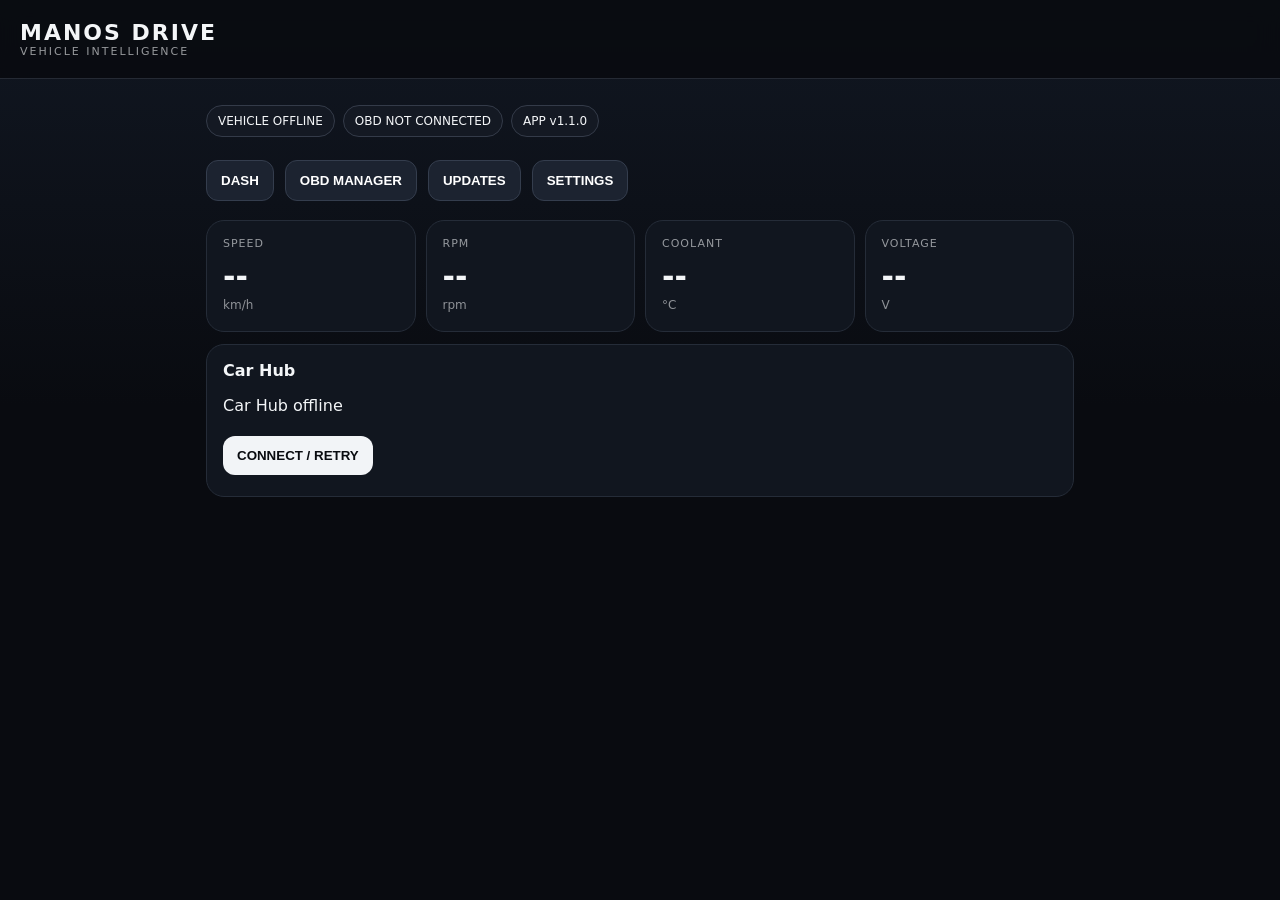
==== index.html @ 96a85831 "Publish MANOS DRIVE PWA" ====
<!doctype html>
<html lang="el">
<head>
<meta charset="utf-8">
<meta name="viewport" content="width=device-width,initial-scale=1,viewport-fit=cover">
<meta name="theme-color" content="#090b10">
<link rel="manifest" href="manifest.webmanifest">
<title>MANOS DRIVE</title>
<style>
:root{font-family:system-ui,-apple-system,Segoe UI,sans-serif;background:#090b10;color:#f4f6f8}
*{box-sizing:border-box}body{margin:0;background:linear-gradient(180deg,#111722,#090b10 45%);min-height:100vh}
header{padding:20px;position:sticky;top:0;background:#090b10dd;backdrop-filter:blur(12px);border-bottom:1px solid #252a34}
.brand{font-weight:900;letter-spacing:2px;font-size:22px}.sub{font-size:11px;opacity:.6;letter-spacing:2px}
main{padding:16px;max-width:900px;margin:auto}.status{display:flex;gap:8px;flex-wrap:wrap;margin:10px 0 18px}
.badge{padding:8px 11px;border:1px solid #343b49;border-radius:999px;font-size:12px;background:#141923}
.grid{display:grid;grid-template-columns:repeat(2,1fr);gap:10px}.card{background:#11161f;border:1px solid #252c38;border-radius:18px;padding:16px;min-height:112px}
.label{font-size:11px;opacity:.58;text-transform:uppercase;letter-spacing:1px}.value{font-size:30px;font-weight:800;margin-top:9px}.unit{font-size:12px;opacity:.55}
.panel{margin-top:12px;background:#11161f;border:1px solid #252c38;border-radius:18px;padding:16px}
button{background:#f2f4f7;color:#090b10;border:0;border-radius:12px;padding:12px 14px;font-weight:800;margin:5px 4px 5px 0}
button.secondary{background:#1c2330;color:#fff;border:1px solid #343d4d}
input{background:#090d13;color:#fff;border:1px solid #343d4d;border-radius:10px;padding:11px;width:100%;margin:6px 0}
pre{white-space:pre-wrap;font-size:12px;opacity:.72;max-height:180px;overflow:auto}
nav{display:flex;gap:7px;overflow:auto;margin:14px 0}.tab{white-space:nowrap}small{opacity:.6}
@media(min-width:700px){.grid{grid-template-columns:repeat(4,1fr)}}
</style>
</head>
<body>
<header><div class="brand">MANOS DRIVE</div><div class="sub">VEHICLE INTELLIGENCE</div></header>
<main>
<div class="status"><span class="badge" id="vehicle">VEHICLE OFFLINE</span><span class="badge" id="obd">OBD NOT CONNECTED</span><span class="badge">APP v1.1.0</span></div>
<nav>
<button class="secondary tab" onclick="show('dash')">DASH</button>
<button class="secondary tab" onclick="show('obdm')">OBD MANAGER</button>
<button class="secondary tab" onclick="show('update')">UPDATES</button>
<button class="secondary tab" onclick="show('settings')">SETTINGS</button>
</nav>
<section id="dash">
<div class="grid">
<div class="card"><div class="label">Speed</div><div class="value" id="speed">--</div><span class="unit">km/h</span></div>
<div class="card"><div class="label">RPM</div><div class="value" id="rpm">--</div><span class="unit">rpm</span></div>
<div class="card"><div class="label">Coolant</div><div class="value" id="coolant">--</div><span class="unit">°C</span></div>
<div class="card"><div class="label">Voltage</div><div class="value" id="voltage">--</div><span class="unit">V</span></div>
</div>
<div class="panel"><b>Car Hub</b><p id="hubmsg">Αναζήτηση MANOS CAR HUB…</p><button onclick="connectHub()">CONNECT / RETRY</button></div>
</section>
<section id="obdm" hidden>
<div class="panel"><b>OBD CONNECTION</b><p id="obdstate">Not connected</p>
<button onclick="scanOBD()">SCAN BLUETOOTH</button>
<button class="secondary" onclick="api('/api/obd/retry','POST')">RETRY</button>
<button class="secondary" onclick="api('/api/obd/disconnect','POST')">DISCONNECT</button>
<div id="devices"></div></div>
</section>
<section id="update" hidden>
<div class="panel"><b>Firmware Update</b><p>Η εγκατάσταση ξεκινά μόνο όταν την πατήσεις εσύ.</p>
<input id="fw" type="file" accept=".bin"><button onclick="uploadFirmware()">INSTALL FIRMWARE</button><p id="upmsg"></p>
</div></section>
<section id="settings" hidden><div class="panel"><b>Settings</b><label>Τιμή καυσίμου €/L</label><input id="fuelprice" type="number" step=".01"><button onclick="saveSettings()">SAVE LOCALLY</button></div></section>
<pre id="log"></pre>
</main>
<script>
const HUB='http://192.168.4.1',$=id=>document.getElementById(id);
function log(x){$('log').textContent=new Date().toLocaleTimeString()+' '+x+'\n'+$('log').textContent}
function show(id){['dash','obdm','update','settings'].forEach(x=>$(x).hidden=x!==id)}
function saveSettings(){localStorage.fuelprice=$('fuelprice').value;log('Settings saved')}
$('fuelprice').value=localStorage.fuelprice||'1.80';
async function api(path,method='GET',body){const r=await fetch(HUB+path,{method,body,cache:'no-store'});if(!r.ok)throw Error(r.status);const ct=r.headers.get('content-type')||'';return ct.includes('json')?r.json():r.text()}
async function connectHub(){try{const s=await api('/api/status');$('vehicle').textContent='VEHICLE CONNECTED';$('hubmsg').textContent='MANOS CAR HUB connected';render(s);log('Car Hub connected')}catch(e){$('vehicle').textContent='VEHICLE OFFLINE';$('hubmsg').textContent='Car Hub offline'}}
function render(s){if(!s)return;$('obd').textContent=s.obd_connected?'OBD CONNECTED':('OBD '+(s.obd_state||'NOT CONNECTED').toUpperCase());$('obdstate').textContent=s.obd_state||'Not connected';for(const k of ['speed','rpm','coolant','voltage'])if(s[k]!==undefined)$(k).textContent=s[k]}
async function scanOBD(){try{await api('/api/obd/scan','POST');log('Bluetooth scan started');setTimeout(loadDevices,11000)}catch(e){log('Bluetooth scan error')}}
async function loadDevices(){try{const ds=await api('/api/obd/devices');$('devices').innerHTML=ds.map(d=>`<p><button class="secondary" onclick="selectOBD('${(d.name||'').replaceAll("'","")}')">CONNECT</button> ${d.name||'Unknown'} <small>${d.address||''} RSSI ${d.rssi??''}</small></p>`).join('')}catch(e){log('Device list error')}}
async function selectOBD(name){const pin=prompt('OBD PIN (συνήθως 1234 ή 0000)','1234')||'1234';const body=new URLSearchParams({name,pin});try{await api('/api/obd/connect','POST',body);log('OBD connect requested')}catch(e){log('OBD connect error')}}
async function uploadFirmware(){const f=$('fw').files[0];if(!f){$('upmsg').textContent='Διάλεξε πρώτα .bin';return}const fd=new FormData();fd.append('firmware',f);$('upmsg').textContent='Uploading… Μην κόψεις το ρεύμα.';try{await api('/update','POST',fd);$('upmsg').textContent='Update sent. Το Car Hub θα κάνει restart.'}catch(e){$('upmsg').textContent='Update failed: '+e}}
setInterval(async()=>{try{render(await api('/api/status'))}catch(e){}},1500);
connectHub();if('serviceWorker'in navigator)navigator.serviceWorker.register('./sw.js');
</script>
</body></html>
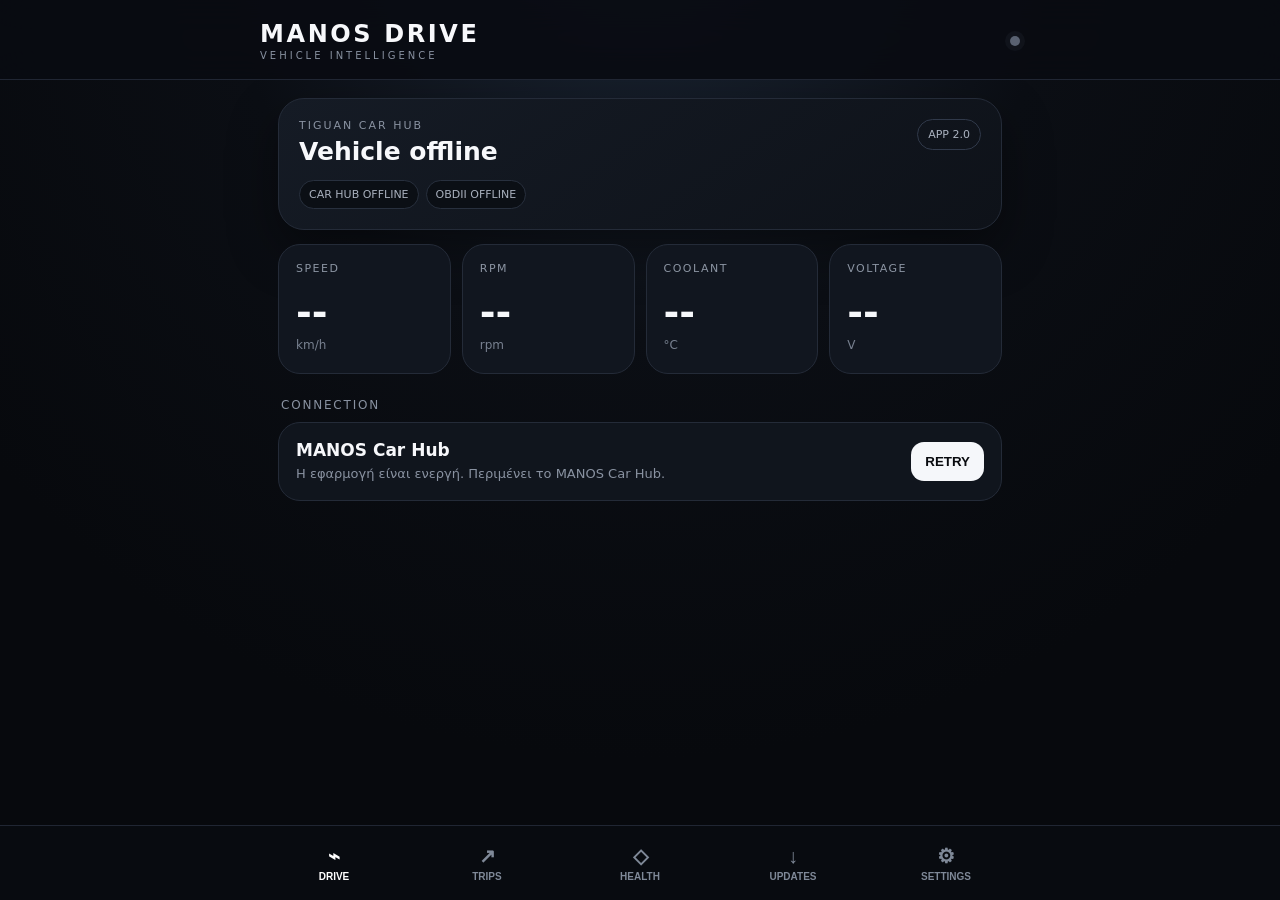
==== commit ccba4d75: "MANOS DRIVE 2.0 mobile dashboard" ====
--- a/index.html
+++ b/index.html
@@ -1,76 +1,39 @@
 <!doctype html>
 <html lang="el">
 <head>
-<meta charset="utf-8">
-<meta name="viewport" content="width=device-width,initial-scale=1,viewport-fit=cover">
-<meta name="theme-color" content="#090b10">
-<link rel="manifest" href="manifest.webmanifest">
+<meta charset="utf-8"><meta name="viewport" content="width=device-width,initial-scale=1,viewport-fit=cover">
+<meta name="theme-color" content="#07090d"><link rel="manifest" href="manifest.webmanifest">
+<meta name="apple-mobile-web-app-capable" content="yes"><meta name="apple-mobile-web-app-status-bar-style" content="black-translucent">
 <title>MANOS DRIVE</title>
 <style>
-:root{font-family:system-ui,-apple-system,Segoe UI,sans-serif;background:#090b10;color:#f4f6f8}
-*{box-sizing:border-box}body{margin:0;background:linear-gradient(180deg,#111722,#090b10 45%);min-height:100vh}
-header{padding:20px;position:sticky;top:0;background:#090b10dd;backdrop-filter:blur(12px);border-bottom:1px solid #252a34}
-.brand{font-weight:900;letter-spacing:2px;font-size:22px}.sub{font-size:11px;opacity:.6;letter-spacing:2px}
-main{padding:16px;max-width:900px;margin:auto}.status{display:flex;gap:8px;flex-wrap:wrap;margin:10px 0 18px}
-.badge{padding:8px 11px;border:1px solid #343b49;border-radius:999px;font-size:12px;background:#141923}
-.grid{display:grid;grid-template-columns:repeat(2,1fr);gap:10px}.card{background:#11161f;border:1px solid #252c38;border-radius:18px;padding:16px;min-height:112px}
-.label{font-size:11px;opacity:.58;text-transform:uppercase;letter-spacing:1px}.value{font-size:30px;font-weight:800;margin-top:9px}.unit{font-size:12px;opacity:.55}
-.panel{margin-top:12px;background:#11161f;border:1px solid #252c38;border-radius:18px;padding:16px}
-button{background:#f2f4f7;color:#090b10;border:0;border-radius:12px;padding:12px 14px;font-weight:800;margin:5px 4px 5px 0}
-button.secondary{background:#1c2330;color:#fff;border:1px solid #343d4d}
-input{background:#090d13;color:#fff;border:1px solid #343d4d;border-radius:10px;padding:11px;width:100%;margin:6px 0}
-pre{white-space:pre-wrap;font-size:12px;opacity:.72;max-height:180px;overflow:auto}
-nav{display:flex;gap:7px;overflow:auto;margin:14px 0}.tab{white-space:nowrap}small{opacity:.6}
-@media(min-width:700px){.grid{grid-template-columns:repeat(4,1fr)}}
-</style>
-</head>
+:root{font-family:Inter,system-ui,-apple-system,Segoe UI,sans-serif;color:#f7f8fb;background:#07090d}*{box-sizing:border-box}body{margin:0;min-height:100vh;background:radial-gradient(circle at 50% -10%,#1c2737 0,#0b0e14 36%,#07090d 72%);padding-bottom:100px}header{padding:calc(20px + env(safe-area-inset-top)) 20px 18px;border-bottom:1px solid #202633;background:#090c12e8;backdrop-filter:blur(18px);position:sticky;top:0;z-index:5}.top{max-width:760px;margin:auto;display:flex;align-items:center;justify-content:space-between}.brand{font-size:24px;font-weight:900;letter-spacing:2.6px}.sub{font-size:10px;letter-spacing:3px;color:#8992a1;margin-top:2px}.dot{width:10px;height:10px;border-radius:50%;background:#596171;box-shadow:0 0 0 5px #59617118}.dot.on{background:#63e6a5;box-shadow:0 0 18px #63e6a5}.wrap{max-width:760px;margin:auto;padding:18px}.hero{padding:20px;border:1px solid #242b38;border-radius:26px;background:linear-gradient(145deg,#151b25,#0e1219);box-shadow:0 20px 50px #0006}.heroRow{display:flex;justify-content:space-between;align-items:flex-start;gap:12px}.eyebrow{font-size:11px;letter-spacing:2px;color:#8992a1}.state{font-size:25px;font-weight:850;margin-top:5px}.pill{font-size:11px;border:1px solid #30394a;border-radius:999px;padding:8px 10px;color:#aab2bf;white-space:nowrap}.metrics{display:grid;grid-template-columns:1fr 1fr;gap:11px;margin-top:14px}.metric{min-height:130px;border-radius:22px;padding:17px;background:#11161f;border:1px solid #242b38}.metric .label{font-size:11px;letter-spacing:1.5px;color:#8c95a3}.metric .num{font-size:38px;font-weight:850;margin-top:15px}.unit{font-size:12px;color:#788190}.sectionTitle{font-size:12px;letter-spacing:1.8px;color:#8992a1;margin:24px 3px 10px}.panel{border:1px solid #242b38;border-radius:22px;background:#10151d;padding:17px;margin-bottom:12px}.row{display:flex;justify-content:space-between;align-items:center;gap:12px}.title{font-weight:800;font-size:17px}.muted{color:#8992a1;font-size:13px;margin-top:5px;line-height:1.4}.btn{border:0;border-radius:13px;padding:12px 14px;font-weight:850;background:#f5f7fa;color:#080a0e}.btn.dark{background:#1a202b;color:#f5f7fa;border:1px solid #303848}.statusline{display:flex;gap:7px;flex-wrap:wrap;margin-top:14px}.chip{font-size:11px;padding:7px 9px;border-radius:999px;background:#0b0f15;border:1px solid #28303e;color:#a8b0bd}.nav{position:fixed;z-index:10;bottom:0;left:0;right:0;padding:9px 12px calc(9px + env(safe-area-inset-bottom));background:#090c12ed;backdrop-filter:blur(20px);border-top:1px solid #202633}.navin{max-width:760px;margin:auto;display:grid;grid-template-columns:repeat(5,1fr);gap:5px}.nav button{border:0;background:transparent;color:#7f8998;padding:9px 2px;font-size:10px;font-weight:800}.nav button.active{color:#fff}.ico{font-size:20px;display:block;margin-bottom:3px}.page{display:none}.page.active{display:block}input{width:100%;background:#090d13;border:1px solid #303848;color:#fff;border-radius:12px;padding:12px;margin-top:9px}#log{font-size:11px;color:#7f8998;white-space:pre-wrap;max-height:130px;overflow:auto}.empty{text-align:center;padding:30px 10px;color:#8992a1}.bigIcon{font-size:34px;margin-bottom:8px}@media(min-width:650px){.metrics{grid-template-columns:repeat(4,1fr)}}
+</style></head>
 <body>
-<header><div class="brand">MANOS DRIVE</div><div class="sub">VEHICLE INTELLIGENCE</div></header>
-<main>
-<div class="status"><span class="badge" id="vehicle">VEHICLE OFFLINE</span><span class="badge" id="obd">OBD NOT CONNECTED</span><span class="badge">APP v1.1.0</span></div>
-<nav>
-<button class="secondary tab" onclick="show('dash')">DASH</button>
-<button class="secondary tab" onclick="show('obdm')">OBD MANAGER</button>
-<button class="secondary tab" onclick="show('update')">UPDATES</button>
-<button class="secondary tab" onclick="show('settings')">SETTINGS</button>
-</nav>
-<section id="dash">
-<div class="grid">
-<div class="card"><div class="label">Speed</div><div class="value" id="speed">--</div><span class="unit">km/h</span></div>
-<div class="card"><div class="label">RPM</div><div class="value" id="rpm">--</div><span class="unit">rpm</span></div>
-<div class="card"><div class="label">Coolant</div><div class="value" id="coolant">--</div><span class="unit">°C</span></div>
-<div class="card"><div class="label">Voltage</div><div class="value" id="voltage">--</div><span class="unit">V</span></div>
+<header><div class="top"><div><div class="brand">MANOS DRIVE</div><div class="sub">VEHICLE INTELLIGENCE</div></div><div id="dot" class="dot"></div></div></header>
+<div class="wrap">
+<section id="dash" class="page active">
+<div class="hero"><div class="heroRow"><div><div class="eyebrow">TIGUAN CAR HUB</div><div id="vehicleState" class="state">Vehicle offline</div></div><div id="fwBadge" class="pill">APP 2.0</div></div><div class="statusline"><span id="hubChip" class="chip">CAR HUB OFFLINE</span><span id="obdChip" class="chip">OBDII OFFLINE</span></div></div>
+<div class="metrics"><div class="metric"><div class="label">SPEED</div><div id="speed" class="num">--</div><span class="unit">km/h</span></div><div class="metric"><div class="label">RPM</div><div id="rpm" class="num">--</div><span class="unit">rpm</span></div><div class="metric"><div class="label">COOLANT</div><div id="coolant" class="num">--</div><span class="unit">°C</span></div><div class="metric"><div class="label">VOLTAGE</div><div id="voltage" class="num">--</div><span class="unit">V</span></div></div>
+<div class="sectionTitle">CONNECTION</div><div class="panel"><div class="row"><div><div class="title">MANOS Car Hub</div><div id="hubmsg" class="muted">Η εφαρμογή λειτουργεί offline. Το αυτοκίνητο θα συνδεθεί όταν είναι διαθέσιμο.</div></div><button class="btn" onclick="connectHub()">RETRY</button></div></div>
+</section>
+<section id="trips" class="page"><div class="sectionTitle">TRIPS</div><div class="panel empty"><div class="bigIcon">↗</div><div class="title">Δεν υπάρχουν διαδρομές ακόμα</div><div class="muted">Οι διαδρομές θα αποθηκεύονται εδώ όταν ενεργοποιήσουμε το trip logging στο Car Hub.</div></div></section>
+<section id="diag" class="page"><div class="sectionTitle">DIAGNOSTICS</div><div class="panel"><div class="title">Vehicle health</div><div class="muted">DTC / check-engine diagnostics θα προστεθούν στο επόμενο firmware API.</div></div><div class="panel"><div class="row"><div><div class="title">OBDII</div><div id="obdState" class="muted">Not connected</div></div><button class="btn dark" onclick="scanOBD()">SCAN</button></div><div id="devices"></div></div></section>
+<section id="updates" class="page"><div class="sectionTitle">UPDATES</div><div class="panel"><div class="title">Car Hub firmware</div><div id="updateInfo" class="muted">Σύνδεσε το MANOS-CAR για έλεγχο της έκδοσης.</div><input id="fw" type="file" accept=".bin"><button class="btn" style="margin-top:10px" onclick="uploadFirmware()">INSTALL UPDATE</button><div id="upmsg" class="muted"></div></div></section>
+<section id="settings" class="page"><div class="sectionTitle">SETTINGS</div><div class="panel"><div class="title">Offline settings</div><div class="muted">Αποθηκεύονται στο iPhone ακόμα και όταν το ESP32 είναι κλειστό.</div><label class="muted">Τιμή καυσίμου €/L</label><input id="fuelprice" type="number" step=".01"><button class="btn" style="margin-top:10px" onclick="saveSettings()">SAVE</button></div><div class="panel"><div class="title">Activity log</div><pre id="log"></pre></div></section>
 </div>
-<div class="panel"><b>Car Hub</b><p id="hubmsg">Αναζήτηση MANOS CAR HUB…</p><button onclick="connectHub()">CONNECT / RETRY</button></div>
-</section>
-<section id="obdm" hidden>
-<div class="panel"><b>OBD CONNECTION</b><p id="obdstate">Not connected</p>
-<button onclick="scanOBD()">SCAN BLUETOOTH</button>
-<button class="secondary" onclick="api('/api/obd/retry','POST')">RETRY</button>
-<button class="secondary" onclick="api('/api/obd/disconnect','POST')">DISCONNECT</button>
-<div id="devices"></div></div>
-</section>
-<section id="update" hidden>
-<div class="panel"><b>Firmware Update</b><p>Η εγκατάσταση ξεκινά μόνο όταν την πατήσεις εσύ.</p>
-<input id="fw" type="file" accept=".bin"><button onclick="uploadFirmware()">INSTALL FIRMWARE</button><p id="upmsg"></p>
-</div></section>
-<section id="settings" hidden><div class="panel"><b>Settings</b><label>Τιμή καυσίμου €/L</label><input id="fuelprice" type="number" step=".01"><button onclick="saveSettings()">SAVE LOCALLY</button></div></section>
-<pre id="log"></pre>
-</main>
+<div class="nav"><div class="navin"><button class="active" onclick="go('dash',this)"><span class="ico">⌁</span>DRIVE</button><button onclick="go('trips',this)"><span class="ico">↗</span>TRIPS</button><button onclick="go('diag',this)"><span class="ico">◇</span>HEALTH</button><button onclick="go('updates',this)"><span class="ico">↓</span>UPDATES</button><button onclick="go('settings',this)"><span class="ico">⚙</span>SETTINGS</button></div></div>
 <script>
-const HUB='http://192.168.4.1',$=id=>document.getElementById(id);
-function log(x){$('log').textContent=new Date().toLocaleTimeString()+' '+x+'\n'+$('log').textContent}
-function show(id){['dash','obdm','update','settings'].forEach(x=>$(x).hidden=x!==id)}
-function saveSettings(){localStorage.fuelprice=$('fuelprice').value;log('Settings saved')}
+const HUB='http://192.168.4.1',$=id=>document.getElementById(id);let online=false;
+function go(id,b){document.querySelectorAll('.page').forEach(x=>x.classList.remove('active'));$(id).classList.add('active');document.querySelectorAll('.nav button').forEach(x=>x.classList.remove('active'));b.classList.add('active')}
+function log(x){$('log').textContent=new Date().toLocaleTimeString()+'  '+x+'\n'+$('log').textContent}
 $('fuelprice').value=localStorage.fuelprice||'1.80';
+function saveSettings(){localStorage.fuelprice=$('fuelprice').value;log('Offline settings saved')}
 async function api(path,method='GET',body){const r=await fetch(HUB+path,{method,body,cache:'no-store'});if(!r.ok)throw Error(r.status);const ct=r.headers.get('content-type')||'';return ct.includes('json')?r.json():r.text()}
-async function connectHub(){try{const s=await api('/api/status');$('vehicle').textContent='VEHICLE CONNECTED';$('hubmsg').textContent='MANOS CAR HUB connected';render(s);log('Car Hub connected')}catch(e){$('vehicle').textContent='VEHICLE OFFLINE';$('hubmsg').textContent='Car Hub offline'}}
-function render(s){if(!s)return;$('obd').textContent=s.obd_connected?'OBD CONNECTED':('OBD '+(s.obd_state||'NOT CONNECTED').toUpperCase());$('obdstate').textContent=s.obd_state||'Not connected';for(const k of ['speed','rpm','coolant','voltage'])if(s[k]!==undefined)$(k).textContent=s[k]}
-async function scanOBD(){try{await api('/api/obd/scan','POST');log('Bluetooth scan started');setTimeout(loadDevices,11000)}catch(e){log('Bluetooth scan error')}}
-async function loadDevices(){try{const ds=await api('/api/obd/devices');$('devices').innerHTML=ds.map(d=>`<p><button class="secondary" onclick="selectOBD('${(d.name||'').replaceAll("'","")}')">CONNECT</button> ${d.name||'Unknown'} <small>${d.address||''} RSSI ${d.rssi??''}</small></p>`).join('')}catch(e){log('Device list error')}}
-async function selectOBD(name){const pin=prompt('OBD PIN (συνήθως 1234 ή 0000)','1234')||'1234';const body=new URLSearchParams({name,pin});try{await api('/api/obd/connect','POST',body);log('OBD connect requested')}catch(e){log('OBD connect error')}}
-async function uploadFirmware(){const f=$('fw').files[0];if(!f){$('upmsg').textContent='Διάλεξε πρώτα .bin';return}const fd=new FormData();fd.append('firmware',f);$('upmsg').textContent='Uploading… Μην κόψεις το ρεύμα.';try{await api('/update','POST',fd);$('upmsg').textContent='Update sent. Το Car Hub θα κάνει restart.'}catch(e){$('upmsg').textContent='Update failed: '+e}}
-setInterval(async()=>{try{render(await api('/api/status'))}catch(e){}},1500);
-connectHub();if('serviceWorker'in navigator)navigator.serviceWorker.register('./sw.js');
-</script>
-</body></html>+function setOffline(){online=false;$('dot').classList.remove('on');$('vehicleState').textContent='Vehicle offline';$('hubChip').textContent='CAR HUB OFFLINE';$('obdChip').textContent='OBDII OFFLINE';$('hubmsg').textContent='Η εφαρμογή είναι ενεργή. Περιμένει το MANOS Car Hub.';['speed','rpm','coolant','voltage'].forEach(k=>$(k).textContent='--')}
+function render(s){online=true;$('dot').classList.add('on');$('vehicleState').textContent='Vehicle connected';$('hubChip').textContent='CAR HUB ONLINE';$('obdChip').textContent=s.obd_connected?'OBDII CONNECTED':'OBDII '+(s.obd_state||'OFFLINE');$('obdState').textContent=s.obd_state||'Not connected';$('hubmsg').textContent='MANOS Car Hub '+s.version+' connected';$('updateInfo').textContent='Current Car Hub firmware: '+s.version;for(const k of ['speed','rpm','coolant','voltage'])if(s[k]!==undefined)$(k).textContent=s[k]}
+async function connectHub(){try{render(await api('/api/status'));log('Car Hub connected')}catch(e){setOffline()}}
+async function scanOBD(){try{await api('/api/obd/scan','POST');$('obdState').textContent='Scanning Bluetooth…';setTimeout(loadDevices,11000)}catch(e){$('obdState').textContent='Car Hub offline'}}
+async function loadDevices(){try{const ds=await api('/api/obd/devices');$('devices').innerHTML=ds.map(d=>'<div class="panel"><b>'+(d.name||'Unknown')+'</b><div class="muted">'+(d.address||'')+' · RSSI '+(d.rssi??'')+'</div></div>').join('')||'<div class="muted">No Bluetooth devices found.</div>'}catch(e){}}
+async function uploadFirmware(){const f=$('fw').files[0];if(!f){$('upmsg').textContent='Διάλεξε πρώτα το .bin firmware.';return}const fd=new FormData();fd.append('firmware',f);$('upmsg').textContent='Uploading… Μην κόψεις το ρεύμα.';try{await api('/update','POST',fd);$('upmsg').textContent='Update sent. Το Car Hub κάνει restart.'}catch(e){$('upmsg').textContent='Δεν υπάρχει σύνδεση με το Car Hub.'}}
+setInterval(connectHub,3000);connectHub();if('serviceWorker'in navigator)navigator.serviceWorker.register('./sw.js');
+</script></body></html>
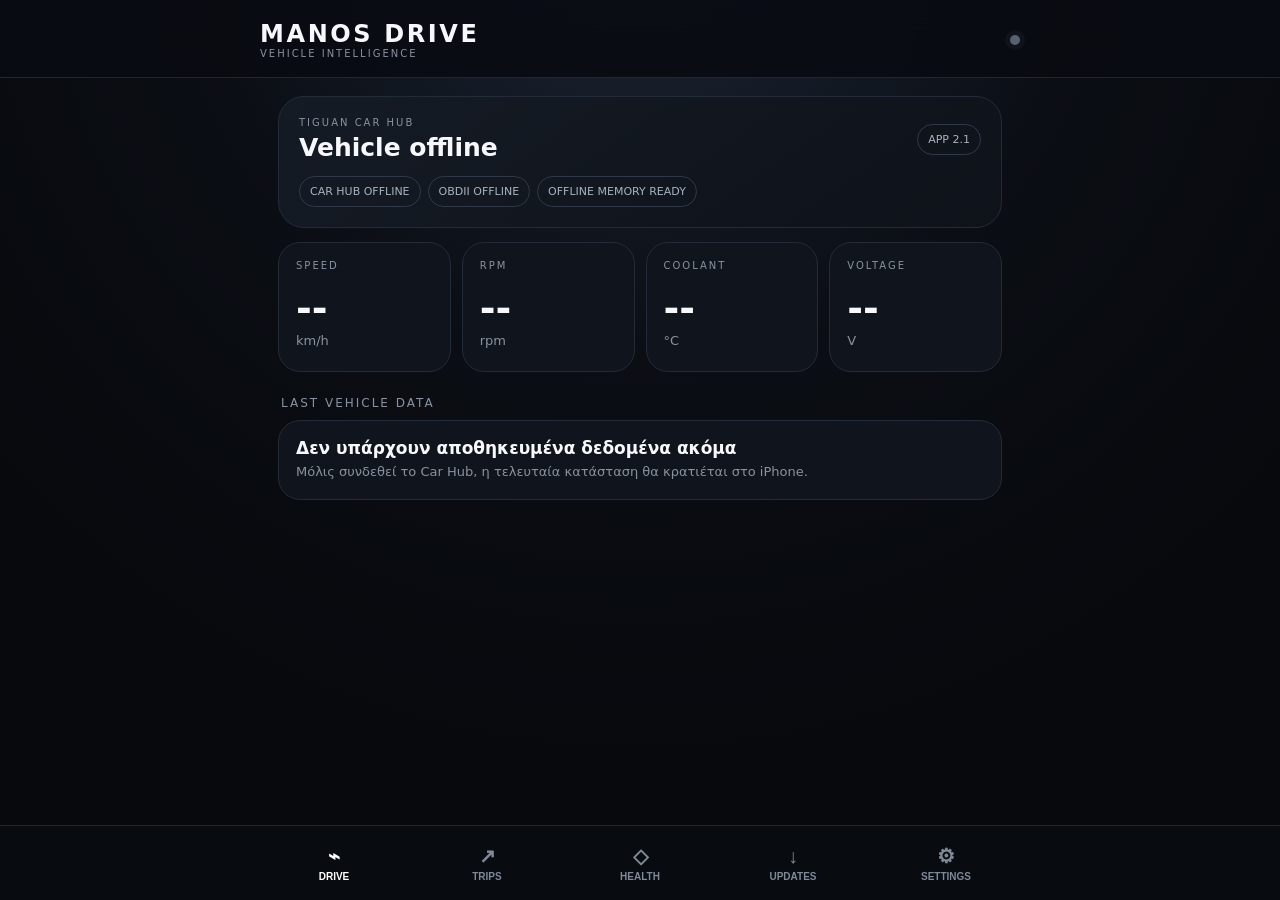
==== commit eb4fb392: "Add MANOS DRIVE offline memory and sync queue" ====
--- a/index.html
+++ b/index.html
@@ -1,39 +1,27 @@
-<!doctype html>
-<html lang="el">
-<head>
-<meta charset="utf-8"><meta name="viewport" content="width=device-width,initial-scale=1,viewport-fit=cover">
-<meta name="theme-color" content="#07090d"><link rel="manifest" href="manifest.webmanifest">
-<meta name="apple-mobile-web-app-capable" content="yes"><meta name="apple-mobile-web-app-status-bar-style" content="black-translucent">
-<title>MANOS DRIVE</title>
-<style>
-:root{font-family:Inter,system-ui,-apple-system,Segoe UI,sans-serif;color:#f7f8fb;background:#07090d}*{box-sizing:border-box}body{margin:0;min-height:100vh;background:radial-gradient(circle at 50% -10%,#1c2737 0,#0b0e14 36%,#07090d 72%);padding-bottom:100px}header{padding:calc(20px + env(safe-area-inset-top)) 20px 18px;border-bottom:1px solid #202633;background:#090c12e8;backdrop-filter:blur(18px);position:sticky;top:0;z-index:5}.top{max-width:760px;margin:auto;display:flex;align-items:center;justify-content:space-between}.brand{font-size:24px;font-weight:900;letter-spacing:2.6px}.sub{font-size:10px;letter-spacing:3px;color:#8992a1;margin-top:2px}.dot{width:10px;height:10px;border-radius:50%;background:#596171;box-shadow:0 0 0 5px #59617118}.dot.on{background:#63e6a5;box-shadow:0 0 18px #63e6a5}.wrap{max-width:760px;margin:auto;padding:18px}.hero{padding:20px;border:1px solid #242b38;border-radius:26px;background:linear-gradient(145deg,#151b25,#0e1219);box-shadow:0 20px 50px #0006}.heroRow{display:flex;justify-content:space-between;align-items:flex-start;gap:12px}.eyebrow{font-size:11px;letter-spacing:2px;color:#8992a1}.state{font-size:25px;font-weight:850;margin-top:5px}.pill{font-size:11px;border:1px solid #30394a;border-radius:999px;padding:8px 10px;color:#aab2bf;white-space:nowrap}.metrics{display:grid;grid-template-columns:1fr 1fr;gap:11px;margin-top:14px}.metric{min-height:130px;border-radius:22px;padding:17px;background:#11161f;border:1px solid #242b38}.metric .label{font-size:11px;letter-spacing:1.5px;color:#8c95a3}.metric .num{font-size:38px;font-weight:850;margin-top:15px}.unit{font-size:12px;color:#788190}.sectionTitle{font-size:12px;letter-spacing:1.8px;color:#8992a1;margin:24px 3px 10px}.panel{border:1px solid #242b38;border-radius:22px;background:#10151d;padding:17px;margin-bottom:12px}.row{display:flex;justify-content:space-between;align-items:center;gap:12px}.title{font-weight:800;font-size:17px}.muted{color:#8992a1;font-size:13px;margin-top:5px;line-height:1.4}.btn{border:0;border-radius:13px;padding:12px 14px;font-weight:850;background:#f5f7fa;color:#080a0e}.btn.dark{background:#1a202b;color:#f5f7fa;border:1px solid #303848}.statusline{display:flex;gap:7px;flex-wrap:wrap;margin-top:14px}.chip{font-size:11px;padding:7px 9px;border-radius:999px;background:#0b0f15;border:1px solid #28303e;color:#a8b0bd}.nav{position:fixed;z-index:10;bottom:0;left:0;right:0;padding:9px 12px calc(9px + env(safe-area-inset-bottom));background:#090c12ed;backdrop-filter:blur(20px);border-top:1px solid #202633}.navin{max-width:760px;margin:auto;display:grid;grid-template-columns:repeat(5,1fr);gap:5px}.nav button{border:0;background:transparent;color:#7f8998;padding:9px 2px;font-size:10px;font-weight:800}.nav button.active{color:#fff}.ico{font-size:20px;display:block;margin-bottom:3px}.page{display:none}.page.active{display:block}input{width:100%;background:#090d13;border:1px solid #303848;color:#fff;border-radius:12px;padding:12px;margin-top:9px}#log{font-size:11px;color:#7f8998;white-space:pre-wrap;max-height:130px;overflow:auto}.empty{text-align:center;padding:30px 10px;color:#8992a1}.bigIcon{font-size:34px;margin-bottom:8px}@media(min-width:650px){.metrics{grid-template-columns:repeat(4,1fr)}}
-</style></head>
-<body>
-<header><div class="top"><div><div class="brand">MANOS DRIVE</div><div class="sub">VEHICLE INTELLIGENCE</div></div><div id="dot" class="dot"></div></div></header>
-<div class="wrap">
-<section id="dash" class="page active">
-<div class="hero"><div class="heroRow"><div><div class="eyebrow">TIGUAN CAR HUB</div><div id="vehicleState" class="state">Vehicle offline</div></div><div id="fwBadge" class="pill">APP 2.0</div></div><div class="statusline"><span id="hubChip" class="chip">CAR HUB OFFLINE</span><span id="obdChip" class="chip">OBDII OFFLINE</span></div></div>
-<div class="metrics"><div class="metric"><div class="label">SPEED</div><div id="speed" class="num">--</div><span class="unit">km/h</span></div><div class="metric"><div class="label">RPM</div><div id="rpm" class="num">--</div><span class="unit">rpm</span></div><div class="metric"><div class="label">COOLANT</div><div id="coolant" class="num">--</div><span class="unit">°C</span></div><div class="metric"><div class="label">VOLTAGE</div><div id="voltage" class="num">--</div><span class="unit">V</span></div></div>
-<div class="sectionTitle">CONNECTION</div><div class="panel"><div class="row"><div><div class="title">MANOS Car Hub</div><div id="hubmsg" class="muted">Η εφαρμογή λειτουργεί offline. Το αυτοκίνητο θα συνδεθεί όταν είναι διαθέσιμο.</div></div><button class="btn" onclick="connectHub()">RETRY</button></div></div>
-</section>
-<section id="trips" class="page"><div class="sectionTitle">TRIPS</div><div class="panel empty"><div class="bigIcon">↗</div><div class="title">Δεν υπάρχουν διαδρομές ακόμα</div><div class="muted">Οι διαδρομές θα αποθηκεύονται εδώ όταν ενεργοποιήσουμε το trip logging στο Car Hub.</div></div></section>
-<section id="diag" class="page"><div class="sectionTitle">DIAGNOSTICS</div><div class="panel"><div class="title">Vehicle health</div><div class="muted">DTC / check-engine diagnostics θα προστεθούν στο επόμενο firmware API.</div></div><div class="panel"><div class="row"><div><div class="title">OBDII</div><div id="obdState" class="muted">Not connected</div></div><button class="btn dark" onclick="scanOBD()">SCAN</button></div><div id="devices"></div></div></section>
-<section id="updates" class="page"><div class="sectionTitle">UPDATES</div><div class="panel"><div class="title">Car Hub firmware</div><div id="updateInfo" class="muted">Σύνδεσε το MANOS-CAR για έλεγχο της έκδοσης.</div><input id="fw" type="file" accept=".bin"><button class="btn" style="margin-top:10px" onclick="uploadFirmware()">INSTALL UPDATE</button><div id="upmsg" class="muted"></div></div></section>
-<section id="settings" class="page"><div class="sectionTitle">SETTINGS</div><div class="panel"><div class="title">Offline settings</div><div class="muted">Αποθηκεύονται στο iPhone ακόμα και όταν το ESP32 είναι κλειστό.</div><label class="muted">Τιμή καυσίμου €/L</label><input id="fuelprice" type="number" step=".01"><button class="btn" style="margin-top:10px" onclick="saveSettings()">SAVE</button></div><div class="panel"><div class="title">Activity log</div><pre id="log"></pre></div></section>
-</div>
-<div class="nav"><div class="navin"><button class="active" onclick="go('dash',this)"><span class="ico">⌁</span>DRIVE</button><button onclick="go('trips',this)"><span class="ico">↗</span>TRIPS</button><button onclick="go('diag',this)"><span class="ico">◇</span>HEALTH</button><button onclick="go('updates',this)"><span class="ico">↓</span>UPDATES</button><button onclick="go('settings',this)"><span class="ico">⚙</span>SETTINGS</button></div></div>
-<script>
-const HUB='http://192.168.4.1',$=id=>document.getElementById(id);let online=false;
+<!doctype html><html lang="el"><head><meta charset="utf-8"><meta name="viewport" content="width=device-width,initial-scale=1,viewport-fit=cover"><meta name="theme-color" content="#07090d"><link rel="manifest" href="manifest.webmanifest"><meta name="apple-mobile-web-app-capable" content="yes"><meta name="apple-mobile-web-app-status-bar-style" content="black-translucent"><title>MANOS DRIVE</title><style>
+:root{font-family:system-ui,-apple-system,sans-serif;color:#f7f8fb;background:#07090d}*{box-sizing:border-box}body{margin:0;min-height:100vh;background:radial-gradient(circle at 50% -10%,#1c2737,#0b0e14 38%,#07090d 72%);padding-bottom:100px}header{padding:calc(20px + env(safe-area-inset-top)) 20px 18px;border-bottom:1px solid #202633;background:#090c12e8;backdrop-filter:blur(18px);position:sticky;top:0;z-index:5}.top,.wrap,.navin{max-width:760px;margin:auto}.top{display:flex;align-items:center;justify-content:space-between}.brand{font-size:24px;font-weight:900;letter-spacing:2.6px}.sub,.label,.sectionTitle{font-size:10px;letter-spacing:2px;color:#8992a1}.dot{width:10px;height:10px;border-radius:50%;background:#596171;box-shadow:0 0 0 5px #59617118}.dot.on{background:#63e6a5;box-shadow:0 0 18px #63e6a5}.wrap{padding:18px}.hero,.panel,.metric{border:1px solid #242b38;background:#10151d}.hero{padding:20px;border-radius:26px;background:linear-gradient(145deg,#151b25,#0e1219)}.heroRow,.row{display:flex;justify-content:space-between;align-items:center;gap:12px}.state{font-size:25px;font-weight:850;margin-top:5px}.pill,.chip{font-size:11px;border:1px solid #30394a;border-radius:999px;padding:8px 10px;color:#aab2bf}.statusline{display:flex;gap:7px;flex-wrap:wrap;margin-top:14px}.metrics{display:grid;grid-template-columns:1fr 1fr;gap:11px;margin-top:14px}.metric{min-height:130px;border-radius:22px;padding:17px}.num{font-size:38px;font-weight:850;margin-top:15px}.unit,.muted{color:#8992a1;font-size:13px}.sectionTitle{font-size:12px;margin:24px 3px 10px}.panel{border-radius:22px;padding:17px;margin-bottom:12px}.title{font-weight:800;font-size:17px}.muted{margin-top:5px;line-height:1.45}.btn{border:0;border-radius:13px;padding:12px 14px;font-weight:850;background:#f5f7fa;color:#080a0e}.btn.dark{background:#1a202b;color:#fff;border:1px solid #303848}input{width:100%;background:#090d13;border:1px solid #303848;color:#fff;border-radius:12px;padding:12px;margin-top:9px}.nav{position:fixed;z-index:10;bottom:0;left:0;right:0;padding:9px 12px calc(9px + env(safe-area-inset-bottom));background:#090c12ed;backdrop-filter:blur(20px);border-top:1px solid #202633}.navin{display:grid;grid-template-columns:repeat(5,1fr);gap:5px}.nav button{border:0;background:transparent;color:#7f8998;padding:9px 2px;font-size:10px;font-weight:800}.nav button.active{color:#fff}.ico{font-size:20px;display:block;margin-bottom:3px}.page{display:none}.page.active{display:block}.empty{text-align:center;padding:30px 10px}.sync{color:#63e6a5}.trip{padding:13px 0;border-bottom:1px solid #252c38}.trip:last-child{border:0}#log{font-size:11px;color:#7f8998;white-space:pre-wrap;max-height:130px;overflow:auto}@media(min-width:650px){.metrics{grid-template-columns:repeat(4,1fr)}}
+</style></head><body><header><div class="top"><div><div class="brand">MANOS DRIVE</div><div class="sub">VEHICLE INTELLIGENCE</div></div><div id="dot" class="dot"></div></div></header><div class="wrap">
+<section id="dash" class="page active"><div class="hero"><div class="heroRow"><div><div class="label">TIGUAN CAR HUB</div><div id="vehicleState" class="state">Vehicle offline</div></div><div class="pill">APP 2.1</div></div><div class="statusline"><span id="hubChip" class="chip">CAR HUB OFFLINE</span><span id="obdChip" class="chip">OBDII OFFLINE</span><span id="syncChip" class="chip">OFFLINE MEMORY READY</span></div></div><div class="metrics"><div class="metric"><div class="label">SPEED</div><div id="speed" class="num">--</div><span class="unit">km/h</span></div><div class="metric"><div class="label">RPM</div><div id="rpm" class="num">--</div><span class="unit">rpm</span></div><div class="metric"><div class="label">COOLANT</div><div id="coolant" class="num">--</div><span class="unit">°C</span></div><div class="metric"><div class="label">VOLTAGE</div><div id="voltage" class="num">--</div><span class="unit">V</span></div></div><div class="sectionTitle">LAST VEHICLE DATA</div><div class="panel"><div id="lastSeen" class="title">Δεν υπάρχουν αποθηκευμένα δεδομένα ακόμα</div><div id="lastData" class="muted">Μόλις συνδεθεί το Car Hub, η τελευταία κατάσταση θα κρατιέται στο iPhone.</div></div></section>
+<section id="trips" class="page"><div class="sectionTitle">TRIPS · OFFLINE HISTORY</div><div id="tripList" class="panel empty"><div class="title">Δεν υπάρχουν διαδρομές ακόμα</div><div class="muted">Το ιστορικό είναι έτοιμο τοπικά. Η πραγματική έναρξη/λήξη trip θα έρθει με το επόμενο firmware API.</div></div></section>
+<section id="diag" class="page"><div class="sectionTitle">HEALTH</div><div class="panel"><div class="title">OBDII</div><div id="obdState" class="muted">Not connected</div><button class="btn dark" style="margin-top:10px" onclick="scanOBD()">SCAN BLUETOOTH</button><div id="devices"></div></div></section>
+<section id="updates" class="page"><div class="sectionTitle">UPDATES</div><div class="panel"><div class="title">Car Hub firmware</div><div id="updateInfo" class="muted">Σύνδεσε το MANOS-CAR για έλεγχο έκδοσης.</div><input id="fw" type="file" accept=".bin"><button class="btn" style="margin-top:10px" onclick="uploadFirmware()">INSTALL UPDATE</button><div id="upmsg" class="muted"></div></div></section>
+<section id="settings" class="page"><div class="sectionTitle">OFFLINE SETTINGS</div><div class="panel"><div class="title">Ρυθμίσεις εφαρμογής</div><div class="muted">Αποθηκεύονται αμέσως στο iPhone. Οι ρυθμίσεις που αφορούν το Car Hub μπαίνουν σε ουρά συγχρονισμού όταν το ESP32 είναι offline.</div><label class="muted">Τιμή καυσίμου €/L</label><input id="fuelprice" type="number" step=".01"><label class="muted">Προειδοποίηση θερμοκρασίας °C</label><input id="tempAlert" type="number" step="1"><label class="muted">Προειδοποίηση χαμηλής τάσης V</label><input id="voltAlert" type="number" step=".1"><button class="btn" style="margin-top:10px" onclick="saveSettings()">SAVE OFFLINE</button><div id="pending" class="muted"></div></div><div class="panel"><div class="title">Activity log</div><pre id="log"></pre></div></section></div>
+<div class="nav"><div class="navin"><button class="active" onclick="go('dash',this)"><span class="ico">⌁</span>DRIVE</button><button onclick="go('trips',this)"><span class="ico">↗</span>TRIPS</button><button onclick="go('diag',this)"><span class="ico">◇</span>HEALTH</button><button onclick="go('updates',this)"><span class="ico">↓</span>UPDATES</button><button onclick="go('settings',this)"><span class="ico">⚙</span>SETTINGS</button></div></div><script>
+const HUB='http://192.168.4.1',$=id=>document.getElementById(id);let online=false,lastLogOnline=false;const KEY='manosDriveStateV1';
+let store=JSON.parse(localStorage.getItem(KEY)||'null')||{settings:{fuelprice:'1.80',tempAlert:'105',voltAlert:'11.8'},lastVehicle:null,trips:[],pending:[]};
+function persist(){localStorage.setItem(KEY,JSON.stringify(store))}
 function go(id,b){document.querySelectorAll('.page').forEach(x=>x.classList.remove('active'));$(id).classList.add('active');document.querySelectorAll('.nav button').forEach(x=>x.classList.remove('active'));b.classList.add('active')}
 function log(x){$('log').textContent=new Date().toLocaleTimeString()+'  '+x+'\n'+$('log').textContent}
-$('fuelprice').value=localStorage.fuelprice||'1.80';
-function saveSettings(){localStorage.fuelprice=$('fuelprice').value;log('Offline settings saved')}
+function loadLocal(){for(const k of ['fuelprice','tempAlert','voltAlert'])$(k).value=store.settings[k]||'';renderLast();renderPending()}
+function saveSettings(){store.settings={fuelprice:$('fuelprice').value,tempAlert:$('tempAlert').value,voltAlert:$('voltAlert').value};store.pending=store.pending.filter(x=>x.type!=='settings');store.pending.push({type:'settings',data:store.settings,at:Date.now()});persist();renderPending();log('Settings saved offline')}
+function renderPending(){$('pending').textContent=store.pending.length?store.pending.length+' αλλαγή σε αναμονή για Car Hub sync.':'Όλες οι τοπικές αλλαγές αποθηκεύτηκαν.'}
+function renderLast(){if(!store.lastVehicle)return;const s=store.lastVehicle;$('lastSeen').textContent='Τελευταία σύνδεση: '+new Date(s.savedAt).toLocaleString('el-GR');$('lastData').textContent='Speed '+s.speed+' km/h · RPM '+s.rpm+' · Coolant '+s.coolant+' °C · Voltage '+s.voltage+' V'}
 async function api(path,method='GET',body){const r=await fetch(HUB+path,{method,body,cache:'no-store'});if(!r.ok)throw Error(r.status);const ct=r.headers.get('content-type')||'';return ct.includes('json')?r.json():r.text()}
-function setOffline(){online=false;$('dot').classList.remove('on');$('vehicleState').textContent='Vehicle offline';$('hubChip').textContent='CAR HUB OFFLINE';$('obdChip').textContent='OBDII OFFLINE';$('hubmsg').textContent='Η εφαρμογή είναι ενεργή. Περιμένει το MANOS Car Hub.';['speed','rpm','coolant','voltage'].forEach(k=>$(k).textContent='--')}
-function render(s){online=true;$('dot').classList.add('on');$('vehicleState').textContent='Vehicle connected';$('hubChip').textContent='CAR HUB ONLINE';$('obdChip').textContent=s.obd_connected?'OBDII CONNECTED':'OBDII '+(s.obd_state||'OFFLINE');$('obdState').textContent=s.obd_state||'Not connected';$('hubmsg').textContent='MANOS Car Hub '+s.version+' connected';$('updateInfo').textContent='Current Car Hub firmware: '+s.version;for(const k of ['speed','rpm','coolant','voltage'])if(s[k]!==undefined)$(k).textContent=s[k]}
-async function connectHub(){try{render(await api('/api/status'));log('Car Hub connected')}catch(e){setOffline()}}
+function setOffline(){online=false;$('dot').classList.remove('on');$('vehicleState').textContent='Vehicle offline';$('hubChip').textContent='CAR HUB OFFLINE';$('obdChip').textContent='OBDII OFFLINE';$('syncChip').textContent=store.pending.length?'SYNC PENDING':'OFFLINE MEMORY READY';['speed','rpm','coolant','voltage'].forEach(k=>$(k).textContent='--');lastLogOnline=false}
+function render(s){online=true;$('dot').classList.add('on');$('vehicleState').textContent='Vehicle connected';$('hubChip').textContent='CAR HUB ONLINE';$('obdChip').textContent=s.obd_connected?'OBDII CONNECTED':'OBDII '+(s.obd_state||'OFFLINE');$('obdState').textContent=s.obd_state||'Not connected';$('updateInfo').textContent='Current Car Hub firmware: '+s.version;for(const k of ['speed','rpm','coolant','voltage'])if(s[k]!==undefined)$(k).textContent=s[k];store.lastVehicle={speed:s.speed??0,rpm:s.rpm??0,coolant:s.coolant??0,voltage:s.voltage??0,savedAt:Date.now()};persist();renderLast();$('syncChip').textContent=store.pending.length?'SYNC PENDING':'SYNCED'}
+async function connectHub(){try{const s=await api('/api/status');render(s);if(!lastLogOnline){log('Car Hub connected');lastLogOnline=true}}catch(e){setOffline()}}
 async function scanOBD(){try{await api('/api/obd/scan','POST');$('obdState').textContent='Scanning Bluetooth…';setTimeout(loadDevices,11000)}catch(e){$('obdState').textContent='Car Hub offline'}}
-async function loadDevices(){try{const ds=await api('/api/obd/devices');$('devices').innerHTML=ds.map(d=>'<div class="panel"><b>'+(d.name||'Unknown')+'</b><div class="muted">'+(d.address||'')+' · RSSI '+(d.rssi??'')+'</div></div>').join('')||'<div class="muted">No Bluetooth devices found.</div>'}catch(e){}}
-async function uploadFirmware(){const f=$('fw').files[0];if(!f){$('upmsg').textContent='Διάλεξε πρώτα το .bin firmware.';return}const fd=new FormData();fd.append('firmware',f);$('upmsg').textContent='Uploading… Μην κόψεις το ρεύμα.';try{await api('/update','POST',fd);$('upmsg').textContent='Update sent. Το Car Hub κάνει restart.'}catch(e){$('upmsg').textContent='Δεν υπάρχει σύνδεση με το Car Hub.'}}
-setInterval(connectHub,3000);connectHub();if('serviceWorker'in navigator)navigator.serviceWorker.register('./sw.js');
+async function loadDevices(){try{const ds=await api('/api/obd/devices');$('devices').innerHTML=ds.map(d=>'<div class="trip"><b>'+(d.name||'Unknown')+'</b><div class="muted">'+(d.address||'')+' · RSSI '+(d.rssi??'')+'</div></div>').join('')||'<div class="muted">No devices found.</div>'}catch(e){}}
+async function uploadFirmware(){const f=$('fw').files[0];if(!f){$('upmsg').textContent='Διάλεξε πρώτα .bin firmware.';return}const fd=new FormData();fd.append('firmware',f);$('upmsg').textContent='Uploading… Μην κόψεις το ρεύμα.';try{await api('/update','POST',fd);$('upmsg').textContent='Update sent. Car Hub restarting.'}catch(e){$('upmsg').textContent='Car Hub offline.'}}
+loadLocal();setOffline();setInterval(connectHub,3000);connectHub();if('serviceWorker'in navigator)navigator.serviceWorker.register('./sw.js');
 </script></body></html>
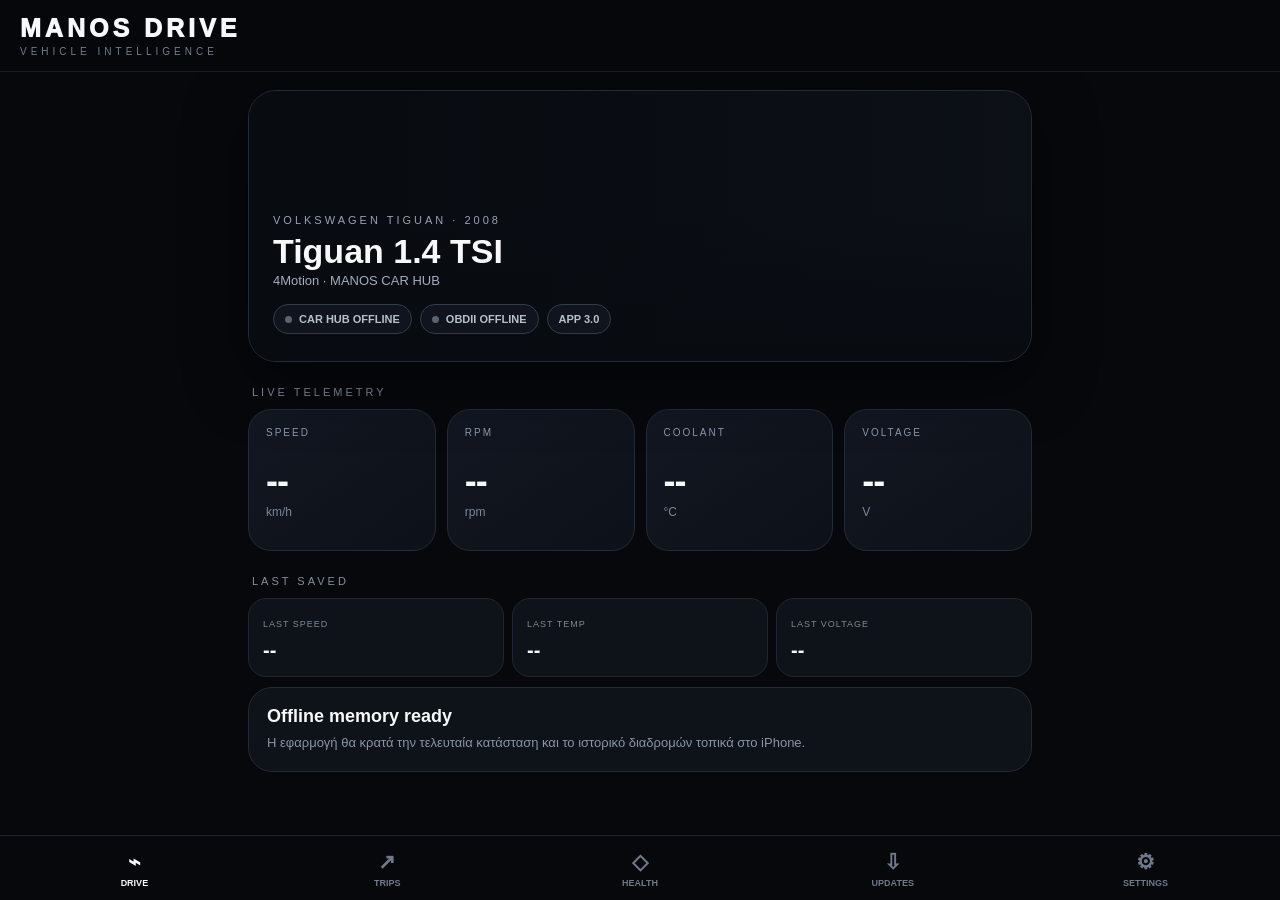
==== commit f800e58b: "MANOS DRIVE 3.0 premium dashboard and offline trip history" ====
--- a/index.html
+++ b/index.html
@@ -1,27 +1,140 @@
-<!doctype html><html lang="el"><head><meta charset="utf-8"><meta name="viewport" content="width=device-width,initial-scale=1,viewport-fit=cover"><meta name="theme-color" content="#07090d"><link rel="manifest" href="manifest.webmanifest"><meta name="apple-mobile-web-app-capable" content="yes"><meta name="apple-mobile-web-app-status-bar-style" content="black-translucent"><title>MANOS DRIVE</title><style>
-:root{font-family:system-ui,-apple-system,sans-serif;color:#f7f8fb;background:#07090d}*{box-sizing:border-box}body{margin:0;min-height:100vh;background:radial-gradient(circle at 50% -10%,#1c2737,#0b0e14 38%,#07090d 72%);padding-bottom:100px}header{padding:calc(20px + env(safe-area-inset-top)) 20px 18px;border-bottom:1px solid #202633;background:#090c12e8;backdrop-filter:blur(18px);position:sticky;top:0;z-index:5}.top,.wrap,.navin{max-width:760px;margin:auto}.top{display:flex;align-items:center;justify-content:space-between}.brand{font-size:24px;font-weight:900;letter-spacing:2.6px}.sub,.label,.sectionTitle{font-size:10px;letter-spacing:2px;color:#8992a1}.dot{width:10px;height:10px;border-radius:50%;background:#596171;box-shadow:0 0 0 5px #59617118}.dot.on{background:#63e6a5;box-shadow:0 0 18px #63e6a5}.wrap{padding:18px}.hero,.panel,.metric{border:1px solid #242b38;background:#10151d}.hero{padding:20px;border-radius:26px;background:linear-gradient(145deg,#151b25,#0e1219)}.heroRow,.row{display:flex;justify-content:space-between;align-items:center;gap:12px}.state{font-size:25px;font-weight:850;margin-top:5px}.pill,.chip{font-size:11px;border:1px solid #30394a;border-radius:999px;padding:8px 10px;color:#aab2bf}.statusline{display:flex;gap:7px;flex-wrap:wrap;margin-top:14px}.metrics{display:grid;grid-template-columns:1fr 1fr;gap:11px;margin-top:14px}.metric{min-height:130px;border-radius:22px;padding:17px}.num{font-size:38px;font-weight:850;margin-top:15px}.unit,.muted{color:#8992a1;font-size:13px}.sectionTitle{font-size:12px;margin:24px 3px 10px}.panel{border-radius:22px;padding:17px;margin-bottom:12px}.title{font-weight:800;font-size:17px}.muted{margin-top:5px;line-height:1.45}.btn{border:0;border-radius:13px;padding:12px 14px;font-weight:850;background:#f5f7fa;color:#080a0e}.btn.dark{background:#1a202b;color:#fff;border:1px solid #303848}input{width:100%;background:#090d13;border:1px solid #303848;color:#fff;border-radius:12px;padding:12px;margin-top:9px}.nav{position:fixed;z-index:10;bottom:0;left:0;right:0;padding:9px 12px calc(9px + env(safe-area-inset-bottom));background:#090c12ed;backdrop-filter:blur(20px);border-top:1px solid #202633}.navin{display:grid;grid-template-columns:repeat(5,1fr);gap:5px}.nav button{border:0;background:transparent;color:#7f8998;padding:9px 2px;font-size:10px;font-weight:800}.nav button.active{color:#fff}.ico{font-size:20px;display:block;margin-bottom:3px}.page{display:none}.page.active{display:block}.empty{text-align:center;padding:30px 10px}.sync{color:#63e6a5}.trip{padding:13px 0;border-bottom:1px solid #252c38}.trip:last-child{border:0}#log{font-size:11px;color:#7f8998;white-space:pre-wrap;max-height:130px;overflow:auto}@media(min-width:650px){.metrics{grid-template-columns:repeat(4,1fr)}}
-</style></head><body><header><div class="top"><div><div class="brand">MANOS DRIVE</div><div class="sub">VEHICLE INTELLIGENCE</div></div><div id="dot" class="dot"></div></div></header><div class="wrap">
-<section id="dash" class="page active"><div class="hero"><div class="heroRow"><div><div class="label">TIGUAN CAR HUB</div><div id="vehicleState" class="state">Vehicle offline</div></div><div class="pill">APP 2.1</div></div><div class="statusline"><span id="hubChip" class="chip">CAR HUB OFFLINE</span><span id="obdChip" class="chip">OBDII OFFLINE</span><span id="syncChip" class="chip">OFFLINE MEMORY READY</span></div></div><div class="metrics"><div class="metric"><div class="label">SPEED</div><div id="speed" class="num">--</div><span class="unit">km/h</span></div><div class="metric"><div class="label">RPM</div><div id="rpm" class="num">--</div><span class="unit">rpm</span></div><div class="metric"><div class="label">COOLANT</div><div id="coolant" class="num">--</div><span class="unit">°C</span></div><div class="metric"><div class="label">VOLTAGE</div><div id="voltage" class="num">--</div><span class="unit">V</span></div></div><div class="sectionTitle">LAST VEHICLE DATA</div><div class="panel"><div id="lastSeen" class="title">Δεν υπάρχουν αποθηκευμένα δεδομένα ακόμα</div><div id="lastData" class="muted">Μόλις συνδεθεί το Car Hub, η τελευταία κατάσταση θα κρατιέται στο iPhone.</div></div></section>
-<section id="trips" class="page"><div class="sectionTitle">TRIPS · OFFLINE HISTORY</div><div id="tripList" class="panel empty"><div class="title">Δεν υπάρχουν διαδρομές ακόμα</div><div class="muted">Το ιστορικό είναι έτοιμο τοπικά. Η πραγματική έναρξη/λήξη trip θα έρθει με το επόμενο firmware API.</div></div></section>
-<section id="diag" class="page"><div class="sectionTitle">HEALTH</div><div class="panel"><div class="title">OBDII</div><div id="obdState" class="muted">Not connected</div><button class="btn dark" style="margin-top:10px" onclick="scanOBD()">SCAN BLUETOOTH</button><div id="devices"></div></div></section>
-<section id="updates" class="page"><div class="sectionTitle">UPDATES</div><div class="panel"><div class="title">Car Hub firmware</div><div id="updateInfo" class="muted">Σύνδεσε το MANOS-CAR για έλεγχο έκδοσης.</div><input id="fw" type="file" accept=".bin"><button class="btn" style="margin-top:10px" onclick="uploadFirmware()">INSTALL UPDATE</button><div id="upmsg" class="muted"></div></div></section>
-<section id="settings" class="page"><div class="sectionTitle">OFFLINE SETTINGS</div><div class="panel"><div class="title">Ρυθμίσεις εφαρμογής</div><div class="muted">Αποθηκεύονται αμέσως στο iPhone. Οι ρυθμίσεις που αφορούν το Car Hub μπαίνουν σε ουρά συγχρονισμού όταν το ESP32 είναι offline.</div><label class="muted">Τιμή καυσίμου €/L</label><input id="fuelprice" type="number" step=".01"><label class="muted">Προειδοποίηση θερμοκρασίας °C</label><input id="tempAlert" type="number" step="1"><label class="muted">Προειδοποίηση χαμηλής τάσης V</label><input id="voltAlert" type="number" step=".1"><button class="btn" style="margin-top:10px" onclick="saveSettings()">SAVE OFFLINE</button><div id="pending" class="muted"></div></div><div class="panel"><div class="title">Activity log</div><pre id="log"></pre></div></section></div>
-<div class="nav"><div class="navin"><button class="active" onclick="go('dash',this)"><span class="ico">⌁</span>DRIVE</button><button onclick="go('trips',this)"><span class="ico">↗</span>TRIPS</button><button onclick="go('diag',this)"><span class="ico">◇</span>HEALTH</button><button onclick="go('updates',this)"><span class="ico">↓</span>UPDATES</button><button onclick="go('settings',this)"><span class="ico">⚙</span>SETTINGS</button></div></div><script>
-const HUB='http://192.168.4.1',$=id=>document.getElementById(id);let online=false,lastLogOnline=false;const KEY='manosDriveStateV1';
-let store=JSON.parse(localStorage.getItem(KEY)||'null')||{settings:{fuelprice:'1.80',tempAlert:'105',voltAlert:'11.8'},lastVehicle:null,trips:[],pending:[]};
+<!doctype html>
+<html lang="el">
+<head>
+<meta charset="utf-8">
+<meta name="viewport" content="width=device-width,initial-scale=1,viewport-fit=cover">
+<meta name="theme-color" content="#06080c">
+<meta name="apple-mobile-web-app-capable" content="yes">
+<meta name="apple-mobile-web-app-status-bar-style" content="black-translucent">
+<link rel="manifest" href="manifest.webmanifest">
+<title>MANOS DRIVE</title>
+<style>
+:root{font-family:-apple-system,BlinkMacSystemFont,"Segoe UI",sans-serif;color:#f6f8fb;background:#06080c;--panel:#10141c;--line:#242b38;--muted:#8d96a6;--accent:#e9eef7}
+*{box-sizing:border-box}html,body{margin:0;background:#06080c;color:#f6f8fb;min-height:100%}body{padding-bottom:92px}
+header{position:sticky;top:0;z-index:20;padding:calc(env(safe-area-inset-top) + 14px) 20px 14px;background:#06080ce8;backdrop-filter:blur(18px);border-bottom:1px solid #171c25}
+.brand{font-size:25px;font-weight:950;letter-spacing:4px}.sub{font-size:10px;letter-spacing:4px;color:#737d8f;margin-top:3px}
+main{max-width:820px;margin:auto;padding:18px}
+.hero{position:relative;min-height:270px;border:1px solid var(--line);border-radius:28px;overflow:hidden;background:#0c1017;box-shadow:0 18px 60px #0008}
+.hero:before{content:"";position:absolute;inset:0;background:linear-gradient(90deg,#080b10 0%,#080b10c9 39%,#080b1040 72%,#080b1015 100%),linear-gradient(0deg,#080b10 0%,transparent 55%),url("https://upload.wikimedia.org/wikipedia/commons/f/fb/VW_Tiguan_front_20071228.jpg") center/cover no-repeat}
+.heroInner{position:relative;z-index:2;padding:27px 24px;display:flex;flex-direction:column;min-height:270px;justify-content:flex-end}
+.eyebrow{font-size:11px;letter-spacing:3px;color:#9aa3b2;text-transform:uppercase}.hero h1{margin:8px 0 5px;font-size:34px;line-height:1}.hero p{margin:0;color:#a4adbb;font-size:13px}.chips{display:flex;gap:8px;flex-wrap:wrap;margin-top:16px}
+.chip{border:1px solid #333c4c;background:#111721cc;border-radius:999px;padding:8px 11px;font-size:11px;font-weight:750;color:#b8c0cd}
+.chip.on{color:#f7f9fc;border-color:#536071;box-shadow:inset 0 0 0 1px #ffffff0d}.dot{display:inline-block;width:7px;height:7px;border-radius:50%;background:#5b6270;margin-right:7px}.on .dot{background:#dfe7f3;box-shadow:0 0 12px #dfe7f3}
+.sectionTitle{margin:24px 4px 11px;font-size:11px;letter-spacing:3px;color:#858e9e;text-transform:uppercase}
+.grid{display:grid;grid-template-columns:repeat(2,minmax(0,1fr));gap:11px}.card{background:linear-gradient(145deg,#121722,#0d1118);border:1px solid var(--line);border-radius:23px;padding:17px;min-height:142px}
+.card .label{font-size:10px;letter-spacing:2px;color:#8e97a7}.value{font-weight:900;font-size:36px;margin-top:22px;letter-spacing:-1px}.unit{font-size:12px;color:#7d8798;margin-top:3px}
+.stats{display:grid;grid-template-columns:repeat(3,1fr);gap:8px}.mini{background:#0e1219;border:1px solid #202733;border-radius:18px;padding:14px}.mini b{display:block;font-size:20px;margin-top:8px}.mini span{font-size:9px;color:#7f8999;letter-spacing:1px;text-transform:uppercase}
+.panel{background:#0e1219;border:1px solid #222a36;border-radius:24px;padding:18px;margin-top:10px}.panel h3{margin:0 0 6px;font-size:18px}.muted{color:#8a94a4;font-size:13px;line-height:1.5}
+.actions{display:grid;grid-template-columns:1fr 1fr;gap:9px}.btn{appearance:none;border:1px solid #303949;background:#151b25;color:#f4f6fa;border-radius:16px;padding:14px;font-weight:800;font-size:12px}.btn.primary{background:#edf1f7;color:#080a0e;border-color:#edf1f7}.btn.full{width:100%;margin-top:10px}
+.trip{padding:14px 0;border-bottom:1px solid #1d2430}.trip:last-child{border-bottom:0}.tripTop{display:flex;justify-content:space-between;gap:10px}.trip strong{font-size:14px}.trip small{color:#7f8998}
+input{width:100%;margin:7px 0 13px;background:#080b10;border:1px solid #303847;border-radius:13px;padding:13px;color:#fff;font-size:15px}
+label{font-size:10px;color:#8a94a4;letter-spacing:1px;text-transform:uppercase}
+.page{display:none}.page.active{display:block}
+nav{position:fixed;z-index:30;left:0;right:0;bottom:0;padding:10px 8px calc(env(safe-area-inset-bottom) + 8px);background:#07090dee;border-top:1px solid #1d2430;backdrop-filter:blur(20px);display:flex;justify-content:space-around}
+.navBtn{background:none;border:0;color:#707989;font-size:9px;font-weight:800;min-width:58px;padding:4px}.navBtn .ico{display:block;font-size:21px;margin-bottom:4px}.navBtn.active{color:#f6f8fb}
+.notice{font-size:12px;color:#a6afbd;background:#111722;border:1px solid #2b3442;border-radius:14px;padding:12px;margin-top:10px}
+@media(min-width:700px){.grid{grid-template-columns:repeat(4,1fr)}.actions{grid-template-columns:repeat(4,1fr)}}
+</style>
+</head>
+<body>
+<header><div class="brand">MANOS DRIVE</div><div class="sub">VEHICLE INTELLIGENCE</div></header>
+<main>
+<section id="drive" class="page active">
+  <div class="hero">
+    <div class="heroInner">
+      <div class="eyebrow">Volkswagen Tiguan · 2008</div>
+      <h1 id="vehicleTitle">Tiguan 1.4 TSI</h1>
+      <p>4Motion · MANOS CAR HUB</p>
+      <div class="chips">
+        <span class="chip" id="hubChip"><i class="dot"></i>CAR HUB OFFLINE</span>
+        <span class="chip" id="obdChip"><i class="dot"></i>OBDII OFFLINE</span>
+        <span class="chip">APP 3.0</span>
+      </div>
+    </div>
+  </div>
+  <div class="sectionTitle">Live telemetry</div>
+  <div class="grid">
+    <div class="card"><div class="label">SPEED</div><div class="value" id="speed">--</div><div class="unit">km/h</div></div>
+    <div class="card"><div class="label">RPM</div><div class="value" id="rpm">--</div><div class="unit">rpm</div></div>
+    <div class="card"><div class="label">COOLANT</div><div class="value" id="coolant">--</div><div class="unit">°C</div></div>
+    <div class="card"><div class="label">VOLTAGE</div><div class="value" id="voltage">--</div><div class="unit">V</div></div>
+  </div>
+  <div class="sectionTitle">Last saved</div>
+  <div class="stats">
+    <div class="mini"><span>Last speed</span><b id="lastSpeed">--</b></div>
+    <div class="mini"><span>Last temp</span><b id="lastTemp">--</b></div>
+    <div class="mini"><span>Last voltage</span><b id="lastVolt">--</b></div>
+  </div>
+  <div class="panel"><h3 id="memoryTitle">Offline memory ready</h3><div class="muted" id="memoryInfo">Η εφαρμογή θα κρατά την τελευταία κατάσταση και το ιστορικό διαδρομών τοπικά στο iPhone.</div></div>
+</section>
+
+<section id="trips" class="page">
+  <div class="sectionTitle">Trip history</div>
+  <div class="stats">
+    <div class="mini"><span>Trips</span><b id="tripCount">0</b></div>
+    <div class="mini"><span>Distance</span><b id="totalKm">0</b></div>
+    <div class="mini"><span>Drive time</span><b id="totalTime">0m</b></div>
+  </div>
+  <div class="panel"><h3>Saved trips</h3><div id="tripList" class="muted">Δεν υπάρχουν αποθηκευμένες διαδρομές ακόμα.</div></div>
+  <button class="btn full" onclick="shareLatest()">SHARE LATEST TRIP</button>
+</section>
+
+<section id="health" class="page">
+  <div class="sectionTitle">Vehicle health</div>
+  <div class="grid">
+    <div class="card"><div class="label">LAST COOLANT</div><div class="value" id="healthCoolant">--</div><div class="unit">°C</div></div>
+    <div class="card"><div class="label">LAST VOLTAGE</div><div class="value" id="healthVoltage">--</div><div class="unit">V</div></div>
+  </div>
+  <div class="panel"><h3>Health status</h3><div class="muted" id="healthText">Περιμένω δεδομένα από το Car Hub.</div></div>
+</section>
+
+<section id="updates" class="page">
+  <div class="sectionTitle">Car Hub updates</div>
+  <div class="panel"><h3>Firmware</h3><div class="muted" id="fwText">Current known firmware: --</div><div class="notice">Η εγκατάσταση firmware γίνεται τοπικά από το 192.168.4.1 όταν είσαι συνδεδεμένος στο MANOS-CAR.</div></div>
+</section>
+
+<section id="settings" class="page">
+  <div class="sectionTitle">Settings</div>
+  <div class="panel">
+    <label>Fuel price €/L</label><input id="fuelprice" type="number" step=".01">
+    <label>Coolant alert °C</label><input id="tempAlert" type="number" step="1">
+    <label>Voltage alert V</label><input id="voltAlert" type="number" step=".1">
+    <label>Report email</label><input id="reportEmail" type="email" placeholder="name@example.com">
+    <button class="btn primary full" onclick="saveSettings()">SAVE SETTINGS</button>
+    <div class="muted" style="margin-top:12px">Οι ρυθμίσεις αποθηκεύονται στο iPhone. Αυτόματο email χρειάζεται cloud mail service, οπότε δεν προσποιούμαστε ότι στέλνεται μόνο του. Το ιστορικό όμως παραμένει τοπικά.</div>
+  </div>
+  <div class="panel"><div class="muted">Vehicle image: Wikimedia Commons · Rudolf Stricker · CC BY-SA 3.0.</div></div>
+</section>
+</main>
+
+<nav>
+<button class="navBtn active" data-page="drive" onclick="showPage('drive',this)"><span class="ico">⌁</span>DRIVE</button>
+<button class="navBtn" data-page="trips" onclick="showPage('trips',this)"><span class="ico">↗</span>TRIPS</button>
+<button class="navBtn" data-page="health" onclick="showPage('health',this)"><span class="ico">◇</span>HEALTH</button>
+<button class="navBtn" data-page="updates" onclick="showPage('updates',this)"><span class="ico">⇩</span>UPDATES</button>
+<button class="navBtn" data-page="settings" onclick="showPage('settings',this)"><span class="ico">⚙</span>SETTINGS</button>
+</nav>
+
+<script>
+const HUB='http://192.168.4.1', KEY='manosDriveStateV3', $=id=>document.getElementById(id);
+let store={settings:{fuelprice:'1.80',tempAlert:'105',voltAlert:'11.8',reportEmail:''},lastVehicle:null,trips:[],pending:[]};
+function load(){try{const x=JSON.parse(localStorage.getItem(KEY));if(x)store={...store,...x,settings:{...store.settings,...(x.settings||{})}}}catch(e){};renderLocal()}
 function persist(){localStorage.setItem(KEY,JSON.stringify(store))}
-function go(id,b){document.querySelectorAll('.page').forEach(x=>x.classList.remove('active'));$(id).classList.add('active');document.querySelectorAll('.nav button').forEach(x=>x.classList.remove('active'));b.classList.add('active')}
-function log(x){$('log').textContent=new Date().toLocaleTimeString()+'  '+x+'\n'+$('log').textContent}
-function loadLocal(){for(const k of ['fuelprice','tempAlert','voltAlert'])$(k).value=store.settings[k]||'';renderLast();renderPending()}
-function saveSettings(){store.settings={fuelprice:$('fuelprice').value,tempAlert:$('tempAlert').value,voltAlert:$('voltAlert').value};store.pending=store.pending.filter(x=>x.type!=='settings');store.pending.push({type:'settings',data:store.settings,at:Date.now()});persist();renderPending();log('Settings saved offline')}
-function renderPending(){$('pending').textContent=store.pending.length?store.pending.length+' αλλαγή σε αναμονή για Car Hub sync.':'Όλες οι τοπικές αλλαγές αποθηκεύτηκαν.'}
-function renderLast(){if(!store.lastVehicle)return;const s=store.lastVehicle;$('lastSeen').textContent='Τελευταία σύνδεση: '+new Date(s.savedAt).toLocaleString('el-GR');$('lastData').textContent='Speed '+s.speed+' km/h · RPM '+s.rpm+' · Coolant '+s.coolant+' °C · Voltage '+s.voltage+' V'}
+function showPage(id,b){document.querySelectorAll('.page').forEach(x=>x.classList.toggle('active',x.id===id));document.querySelectorAll('.navBtn').forEach(x=>x.classList.remove('active'));if(b)b.classList.add('active')}
+function renderLocal(){
+  const s=store.settings; $('fuelprice').value=s.fuelprice;$('tempAlert').value=s.tempAlert;$('voltAlert').value=s.voltAlert;$('reportEmail').value=s.reportEmail||'';
+  const v=store.lastVehicle;
+  if(v){$('lastSpeed').textContent=(v.speed??0)+' km/h';$('lastTemp').textContent=(v.coolant??0)+'°';$('lastVolt').textContent=(v.voltage??0)+'V';$('healthCoolant').textContent=v.coolant??'--';$('healthVoltage').textContent=v.voltage??'--';$('memoryTitle').textContent='Last vehicle data saved';$('memoryInfo').textContent='Τελευταία ενημέρωση: '+new Date(v.savedAt).toLocaleString('el-GR');healthCheck(v)}
+  renderTrips()
+}
+function healthCheck(v){let m='Οι τελευταίες αποθηκευμένες ενδείξεις είναι εντός των ορίων που έχεις ορίσει.';if(Number(v.coolant)>=Number(store.settings.tempAlert))m='Προσοχή: η τελευταία θερμοκρασία ψυκτικού ήταν πάνω από το όριο.';if(Number(v.voltage)>0&&Number(v.voltage)<=Number(store.settings.voltAlert))m='Προσοχή: η τελευταία τάση ήταν χαμηλή.';$('healthText').textContent=m}
+function renderTrips(){const t=store.trips||[];$('tripCount').textContent=t.length;$('totalKm').textContent=t.reduce((a,x)=>a+Number(x.distance||0),0).toFixed(1)+' km';const mins=Math.round(t.reduce((a,x)=>a+Number(x.durationSec||0),0)/60);$('totalTime').textContent=mins+'m';$('tripList').innerHTML=t.length?t.slice().reverse().map(x=>'<div class="trip"><div class="tripTop"><strong>'+new Date(x.endedAt||x.savedAt||Date.now()).toLocaleString('el-GR')+'</strong><small>'+Number(x.distance||0).toFixed(1)+' km</small></div><div class="muted">Max '+Math.round(x.maxSpeed||0)+' km/h · Avg '+Math.round(x.avgSpeed||0)+' km/h · Temp '+Math.round(x.maxCoolant||0)+'°C</div></div>').join(''):'Δεν υπάρχουν αποθηκευμένες διαδρομές ακόμα.'}
+function saveSettings(){store.settings={fuelprice:$('fuelprice').value,tempAlert:$('tempAlert').value,voltAlert:$('voltAlert').value,reportEmail:$('reportEmail').value};persist();renderLocal()}
 async function api(path,method='GET',body){const r=await fetch(HUB+path,{method,body,cache:'no-store'});if(!r.ok)throw Error(r.status);const ct=r.headers.get('content-type')||'';return ct.includes('json')?r.json():r.text()}
-function setOffline(){online=false;$('dot').classList.remove('on');$('vehicleState').textContent='Vehicle offline';$('hubChip').textContent='CAR HUB OFFLINE';$('obdChip').textContent='OBDII OFFLINE';$('syncChip').textContent=store.pending.length?'SYNC PENDING':'OFFLINE MEMORY READY';['speed','rpm','coolant','voltage'].forEach(k=>$(k).textContent='--');lastLogOnline=false}
-function render(s){online=true;$('dot').classList.add('on');$('vehicleState').textContent='Vehicle connected';$('hubChip').textContent='CAR HUB ONLINE';$('obdChip').textContent=s.obd_connected?'OBDII CONNECTED':'OBDII '+(s.obd_state||'OFFLINE');$('obdState').textContent=s.obd_state||'Not connected';$('updateInfo').textContent='Current Car Hub firmware: '+s.version;for(const k of ['speed','rpm','coolant','voltage'])if(s[k]!==undefined)$(k).textContent=s[k];store.lastVehicle={speed:s.speed??0,rpm:s.rpm??0,coolant:s.coolant??0,voltage:s.voltage??0,savedAt:Date.now()};persist();renderLast();$('syncChip').textContent=store.pending.length?'SYNC PENDING':'SYNCED'}
-async function connectHub(){try{const s=await api('/api/status');render(s);if(!lastLogOnline){log('Car Hub connected');lastLogOnline=true}}catch(e){setOffline()}}
-async function scanOBD(){try{await api('/api/obd/scan','POST');$('obdState').textContent='Scanning Bluetooth…';setTimeout(loadDevices,11000)}catch(e){$('obdState').textContent='Car Hub offline'}}
-async function loadDevices(){try{const ds=await api('/api/obd/devices');$('devices').innerHTML=ds.map(d=>'<div class="trip"><b>'+(d.name||'Unknown')+'</b><div class="muted">'+(d.address||'')+' · RSSI '+(d.rssi??'')+'</div></div>').join('')||'<div class="muted">No devices found.</div>'}catch(e){}}
-async function uploadFirmware(){const f=$('fw').files[0];if(!f){$('upmsg').textContent='Διάλεξε πρώτα .bin firmware.';return}const fd=new FormData();fd.append('firmware',f);$('upmsg').textContent='Uploading… Μην κόψεις το ρεύμα.';try{await api('/update','POST',fd);$('upmsg').textContent='Update sent. Car Hub restarting.'}catch(e){$('upmsg').textContent='Car Hub offline.'}}
-loadLocal();setOffline();setInterval(connectHub,3000);connectHub();if('serviceWorker'in navigator)navigator.serviceWorker.register('./sw.js');
-</script></body></html>+function offline(){ $('hubChip').classList.remove('on');$('hubChip').innerHTML='<i class="dot"></i>CAR HUB OFFLINE';$('obdChip').classList.remove('on');$('obdChip').innerHTML='<i class="dot"></i>OBDII OFFLINE';['speed','rpm','coolant','voltage'].forEach(k=>$(k).textContent='--') }
+function renderLive(s){$('hubChip').classList.add('on');$('hubChip').innerHTML='<i class="dot"></i>CAR HUB ONLINE';$('obdChip').classList.toggle('on',!!s.obd_connected);$('obdChip').innerHTML='<i class="dot"></i>'+(s.obd_connected?'OBDII CONNECTED':'OBDII '+(s.obd_state||'OFFLINE'));for(const k of ['speed','rpm','coolant','voltage'])if(s[k]!==undefined)$(k).textContent=s[k];$('fwText').textContent='Current Car Hub firmware: '+(s.version||'--');store.lastVehicle={speed:s.speed??0,rpm:s.rpm??0,coolant:s.coolant??0,voltage:s.voltage??0,savedAt:Date.now()};persist();renderLocal()}
+async function sync(){try{const s=await api('/api/status');renderLive(s);try{const trips=await api('/api/trips');if(Array.isArray(trips)&&trips.length){store.trips=trips;persist();renderTrips()}}catch(e){}}catch(e){offline()}}
+async function shareLatest(){const x=(store.trips||[]).slice(-1)[0];if(!x)return;const text='MANOS DRIVE Trip\n'+new Date(x.endedAt||Date.now()).toLocaleString('el-GR')+'\nDistance: '+Number(x.distance||0).toFixed(1)+' km\nAvg: '+Math.round(x.avgSpeed||0)+' km/h\nMax: '+Math.round(x.maxSpeed||0)+' km/h\nMax coolant: '+Math.round(x.maxCoolant||0)+'°C';if(navigator.share)await navigator.share({title:'MANOS DRIVE Trip',text});else navigator.clipboard?.writeText(text)}
+load();offline();sync();setInterval(sync,4000);if('serviceWorker'in navigator)navigator.serviceWorker.register('./sw.js');
+</script>
+</body></html>
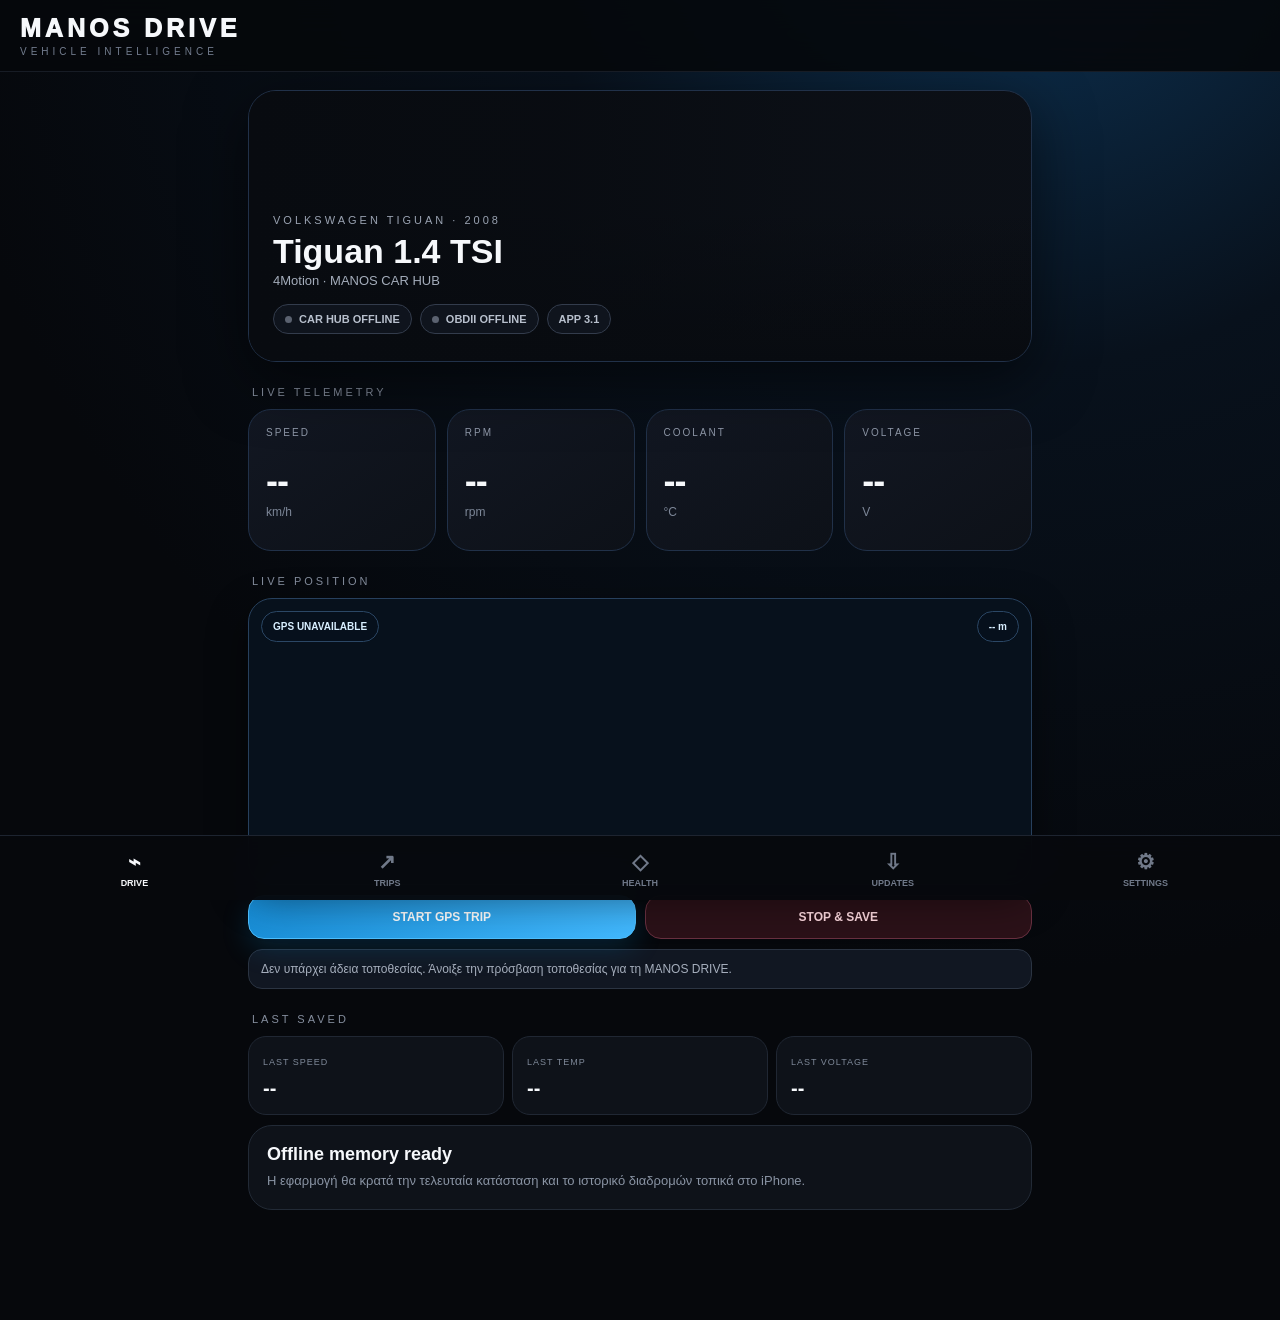
==== commit 9e336707: "MANOS DRIVE 3.1 live GPS map and interactive route tracking" ====
--- a/index.html
+++ b/index.html
@@ -9,8 +9,8 @@
 <link rel="manifest" href="manifest.webmanifest">
 <title>MANOS DRIVE</title>
 <style>
-:root{font-family:-apple-system,BlinkMacSystemFont,"Segoe UI",sans-serif;color:#f6f8fb;background:#06080c;--panel:#10141c;--line:#242b38;--muted:#8d96a6;--accent:#e9eef7}
-*{box-sizing:border-box}html,body{margin:0;background:#06080c;color:#f6f8fb;min-height:100%}body{padding-bottom:92px}
+:root{font-family:-apple-system,BlinkMacSystemFont,"Segoe UI",sans-serif;color:#f6f8fb;background:#06080c;--panel:#0d1420;--line:#213149;--muted:#8d9aab;--accent:#35a7ff;--accent2:#6ad5ff;--danger:#ff4d67}
+*{box-sizing:border-box}html,body{margin:0;background:radial-gradient(circle at 80% -10%,#0d3558 0,#08111c 28%,#06080c 62%);color:#f6f8fb;min-height:100%}body{padding-bottom:92px}
 header{position:sticky;top:0;z-index:20;padding:calc(env(safe-area-inset-top) + 14px) 20px 14px;background:#06080ce8;backdrop-filter:blur(18px);border-bottom:1px solid #171c25}
 .brand{font-size:25px;font-weight:950;letter-spacing:4px}.sub{font-size:10px;letter-spacing:4px;color:#737d8f;margin-top:3px}
 main{max-width:820px;margin:auto;padding:18px}
@@ -19,7 +19,7 @@
 .heroInner{position:relative;z-index:2;padding:27px 24px;display:flex;flex-direction:column;min-height:270px;justify-content:flex-end}
 .eyebrow{font-size:11px;letter-spacing:3px;color:#9aa3b2;text-transform:uppercase}.hero h1{margin:8px 0 5px;font-size:34px;line-height:1}.hero p{margin:0;color:#a4adbb;font-size:13px}.chips{display:flex;gap:8px;flex-wrap:wrap;margin-top:16px}
 .chip{border:1px solid #333c4c;background:#111721cc;border-radius:999px;padding:8px 11px;font-size:11px;font-weight:750;color:#b8c0cd}
-.chip.on{color:#f7f9fc;border-color:#536071;box-shadow:inset 0 0 0 1px #ffffff0d}.dot{display:inline-block;width:7px;height:7px;border-radius:50%;background:#5b6270;margin-right:7px}.on .dot{background:#dfe7f3;box-shadow:0 0 12px #dfe7f3}
+.chip.on{color:#eaf7ff;border-color:#2c8ed2;background:#0d2940cc;box-shadow:0 0 18px #249fe233}.dot{display:inline-block;width:7px;height:7px;border-radius:50%;background:#5b6270;margin-right:7px}.on .dot{background:var(--accent2);box-shadow:0 0 14px var(--accent2)}
 .sectionTitle{margin:24px 4px 11px;font-size:11px;letter-spacing:3px;color:#858e9e;text-transform:uppercase}
 .grid{display:grid;grid-template-columns:repeat(2,minmax(0,1fr));gap:11px}.card{background:linear-gradient(145deg,#121722,#0d1118);border:1px solid var(--line);border-radius:23px;padding:17px;min-height:142px}
 .card .label{font-size:10px;letter-spacing:2px;color:#8e97a7}.value{font-weight:900;font-size:36px;margin-top:22px;letter-spacing:-1px}.unit{font-size:12px;color:#7d8798;margin-top:3px}
@@ -33,6 +33,14 @@
 nav{position:fixed;z-index:30;left:0;right:0;bottom:0;padding:10px 8px calc(env(safe-area-inset-bottom) + 8px);background:#07090dee;border-top:1px solid #1d2430;backdrop-filter:blur(20px);display:flex;justify-content:space-around}
 .navBtn{background:none;border:0;color:#707989;font-size:9px;font-weight:800;min-width:58px;padding:4px}.navBtn .ico{display:block;font-size:21px;margin-bottom:4px}.navBtn.active{color:#f6f8fb}
 .notice{font-size:12px;color:#a6afbd;background:#111722;border:1px solid #2b3442;border-radius:14px;padding:12px;margin-top:10px}
+.mapWrap{position:relative;overflow:hidden;border-radius:24px;border:1px solid #27405d;background:#07111c;min-height:285px;box-shadow:0 14px 40px #0007}
+.mapWrap iframe{width:100%;height:285px;border:0;display:block;filter:saturate(.9) contrast(1.05)}
+.mapOverlay{position:absolute;left:12px;right:12px;top:12px;display:flex;justify-content:space-between;gap:8px;pointer-events:none}
+.mapBadge{background:#07111ddd;border:1px solid #2b4765;backdrop-filter:blur(12px);border-radius:999px;padding:9px 11px;font-size:10px;font-weight:800;color:#d8efff}
+.gpsDot{display:inline-block;width:8px;height:8px;border-radius:50%;background:#6ad5ff;box-shadow:0 0 12px #6ad5ff;margin-right:6px}
+.mapActions{display:grid;grid-template-columns:1fr 1fr;gap:9px;margin-top:10px}
+.btn.blue{background:linear-gradient(135deg,#168bd4,#42b9ff);color:white;border-color:#4cbfff;box-shadow:0 10px 28px #0a8ed433}
+.btn.danger{border-color:#683040;color:#ffdbe1;background:#2b1118}
 @media(min-width:700px){.grid{grid-template-columns:repeat(4,1fr)}.actions{grid-template-columns:repeat(4,1fr)}}
 </style>
 </head>
@@ -48,7 +56,7 @@
       <div class="chips">
         <span class="chip" id="hubChip"><i class="dot"></i>CAR HUB OFFLINE</span>
         <span class="chip" id="obdChip"><i class="dot"></i>OBDII OFFLINE</span>
-        <span class="chip">APP 3.0</span>
+        <span class="chip">APP 3.1</span>
       </div>
     </div>
   </div>
@@ -59,6 +67,19 @@
     <div class="card"><div class="label">COOLANT</div><div class="value" id="coolant">--</div><div class="unit">°C</div></div>
     <div class="card"><div class="label">VOLTAGE</div><div class="value" id="voltage">--</div><div class="unit">V</div></div>
   </div>
+  <div class="sectionTitle">Live position</div>
+  <div class="mapWrap">
+    <iframe id="mapFrame" title="Live map" loading="lazy"></iframe>
+    <div class="mapOverlay">
+      <span class="mapBadge" id="gpsState"><span class="gpsDot"></span>GPS WAITING</span>
+      <span class="mapBadge" id="gpsAccuracy">-- m</span>
+    </div>
+  </div>
+  <div class="mapActions">
+    <button class="btn blue" id="trackBtn" onclick="startGpsTrack()">START GPS TRIP</button>
+    <button class="btn danger" id="stopBtn" onclick="stopGpsTrack()" disabled>STOP & SAVE</button>
+  </div>
+  <div class="notice" id="gpsInfo">Το live στίγμα χρησιμοποιεί το GPS του iPhone. Η καταγραφή λειτουργεί όσο η MANOS DRIVE παραμένει ενεργή.</div>
   <div class="sectionTitle">Last saved</div>
   <div class="stats">
     <div class="mini"><span>Last speed</span><b id="lastSpeed">--</b></div>
@@ -76,7 +97,7 @@
     <div class="mini"><span>Drive time</span><b id="totalTime">0m</b></div>
   </div>
   <div class="panel"><h3>Saved trips</h3><div id="tripList" class="muted">Δεν υπάρχουν αποθηκευμένες διαδρομές ακόμα.</div></div>
-  <button class="btn full" onclick="shareLatest()">SHARE LATEST TRIP</button>
+  <div class="actions" style="margin-top:10px"><button class="btn" onclick="openLatestMap()">OPEN LATEST IN GOOGLE MAPS</button><button class="btn" onclick="shareLatest()">SHARE LATEST TRIP</button></div>
 </section>
 
 <section id="health" class="page">
@@ -117,7 +138,8 @@
 
 <script>
 const HUB='http://192.168.4.1', KEY='manosDriveStateV3', $=id=>document.getElementById(id);
-let store={settings:{fuelprice:'1.80',tempAlert:'105',voltAlert:'11.8',reportEmail:''},lastVehicle:null,trips:[],pending:[]};
+let store={settings:{fuelprice:'1.80',tempAlert:'105',voltAlert:'11.8',reportEmail:''},lastVehicle:null,trips:[],pending:[],gpsTrack:null};
+let geoWatch=null,lastMapUpdate=0;
 function load(){try{const x=JSON.parse(localStorage.getItem(KEY));if(x)store={...store,...x,settings:{...store.settings,...(x.settings||{})}}}catch(e){};renderLocal()}
 function persist(){localStorage.setItem(KEY,JSON.stringify(store))}
 function showPage(id,b){document.querySelectorAll('.page').forEach(x=>x.classList.toggle('active',x.id===id));document.querySelectorAll('.navBtn').forEach(x=>x.classList.remove('active'));if(b)b.classList.add('active')}
@@ -128,13 +150,51 @@
   renderTrips()
 }
 function healthCheck(v){let m='Οι τελευταίες αποθηκευμένες ενδείξεις είναι εντός των ορίων που έχεις ορίσει.';if(Number(v.coolant)>=Number(store.settings.tempAlert))m='Προσοχή: η τελευταία θερμοκρασία ψυκτικού ήταν πάνω από το όριο.';if(Number(v.voltage)>0&&Number(v.voltage)<=Number(store.settings.voltAlert))m='Προσοχή: η τελευταία τάση ήταν χαμηλή.';$('healthText').textContent=m}
-function renderTrips(){const t=store.trips||[];$('tripCount').textContent=t.length;$('totalKm').textContent=t.reduce((a,x)=>a+Number(x.distance||0),0).toFixed(1)+' km';const mins=Math.round(t.reduce((a,x)=>a+Number(x.durationSec||0),0)/60);$('totalTime').textContent=mins+'m';$('tripList').innerHTML=t.length?t.slice().reverse().map(x=>'<div class="trip"><div class="tripTop"><strong>'+new Date(x.endedAt||x.savedAt||Date.now()).toLocaleString('el-GR')+'</strong><small>'+Number(x.distance||0).toFixed(1)+' km</small></div><div class="muted">Max '+Math.round(x.maxSpeed||0)+' km/h · Avg '+Math.round(x.avgSpeed||0)+' km/h · Temp '+Math.round(x.maxCoolant||0)+'°C</div></div>').join(''):'Δεν υπάρχουν αποθηκευμένες διαδρομές ακόμα.'}
+function renderTrips(){const t=store.trips||[];$('tripCount').textContent=t.length;$('totalKm').textContent=t.reduce((a,x)=>a+Number(x.distance||0),0).toFixed(1)+' km';const mins=Math.round(t.reduce((a,x)=>a+Number(x.durationSec||0),0)/60);$('totalTime').textContent=mins+'m';$('tripList').innerHTML=t.length?t.slice().reverse().map((x,i)=>'<div class="trip"><div class="tripTop"><strong>'+new Date(x.endedAt||x.savedAt||Date.now()).toLocaleString('el-GR')+'</strong><small>'+Number(x.distance||0).toFixed(1)+' km</small></div><div class="muted">'+(x.source==='gps'?'GPS route · ':'')+'Max '+Math.round(x.maxSpeed||0)+' km/h · Avg '+Math.round(x.avgSpeed||0)+' km/h · Temp '+Math.round(x.maxCoolant||0)+'°C</div>'+(x.points&&x.points.length?'<button class="btn" style="margin-top:9px" onclick="openTripMap(store.trips['+(t.length-1-i)+'])">MAP</button>':'')+'</div>').join(''):'Δεν υπάρχουν αποθηκευμένες διαδρομές ακόμα.'}
+
+function haversine(a,b){const R=6371,toRad=x=>x*Math.PI/180,dLat=toRad(b.lat-a.lat),dLon=toRad(b.lng-a.lng),la1=toRad(a.lat),la2=toRad(b.lat);const q=Math.sin(dLat/2)**2+Math.cos(la1)*Math.cos(la2)*Math.sin(dLon/2)**2;return 2*R*Math.asin(Math.sqrt(q))}
+function updateMap(lat,lng,acc){
+  const now=Date.now(); if(now-lastMapUpdate<7000)return; lastMapUpdate=now;
+  $('mapFrame').src='https://www.google.com/maps?q='+lat+','+lng+'&z=16&output=embed';
+  $('gpsState').innerHTML='<span class="gpsDot"></span>GPS LIVE';
+  $('gpsAccuracy').textContent=Math.round(acc||0)+' m';
+}
+function onGeo(pos){
+  const p={lat:pos.coords.latitude,lng:pos.coords.longitude,acc:pos.coords.accuracy,ts:Date.now()};
+  updateMap(p.lat,p.lng,p.acc);
+  if(store.gpsTrack){
+    const pts=store.gpsTrack.points||[],last=pts[pts.length-1];
+    if(!last||haversine(last,p)>=0.01){pts.push(p);store.gpsTrack.points=pts;persist();$('gpsInfo').textContent='GPS trip recording · '+pts.length+' σημεία αποθηκευμένα';}
+  }
+}
+function geoError(e){$('gpsState').textContent='GPS UNAVAILABLE';$('gpsInfo').textContent='Δεν υπάρχει άδεια τοποθεσίας. Άνοιξε την πρόσβαση τοποθεσίας για τη MANOS DRIVE.'}
+function ensureGeo(){if(!navigator.geolocation){geoError();return}if(geoWatch===null)geoWatch=navigator.geolocation.watchPosition(onGeo,geoError,{enableHighAccuracy:true,maximumAge:3000,timeout:12000})}
+function startGpsTrack(){
+  ensureGeo(); if(store.gpsTrack)return;
+  store.gpsTrack={startedAt:Date.now(),points:[]};persist();
+  $('trackBtn').disabled=true;$('stopBtn').disabled=false;$('gpsInfo').textContent='GPS trip recording ξεκίνησε…';
+}
+function stopGpsTrack(){
+  const g=store.gpsTrack;if(!g)return;const pts=g.points||[];
+  let dist=0;for(let i=1;i<pts.length;i++)dist+=haversine(pts[i-1],pts[i]);
+  const trip={source:'gps',startedAt:g.startedAt,endedAt:Date.now(),savedAt:Date.now(),distance:dist,durationSec:Math.round((Date.now()-g.startedAt)/1000),maxSpeed:0,avgSpeed:0,maxCoolant:0,points:pts};
+  store.trips.push(trip);store.gpsTrack=null;persist();renderTrips();
+  $('trackBtn').disabled=false;$('stopBtn').disabled=true;$('gpsInfo').textContent='GPS trip αποθηκεύτηκε τοπικά στο iPhone · '+dist.toFixed(1)+' km';
+}
+function openTripMap(x){
+  if(!x||!x.points||!x.points.length)return;
+  const pts=x.points,first=pts[0],last=pts[pts.length-1];
+  let u='https://www.google.com/maps/dir/?api=1&origin='+first.lat+','+first.lng+'&destination='+last.lat+','+last.lng+'&travelmode=driving';
+  window.open(u,'_blank');
+}
+function openLatestMap(){const x=(store.trips||[]).slice().reverse().find(t=>t.points&&t.points.length);if(x)openTripMap(x)}
+
 function saveSettings(){store.settings={fuelprice:$('fuelprice').value,tempAlert:$('tempAlert').value,voltAlert:$('voltAlert').value,reportEmail:$('reportEmail').value};persist();renderLocal()}
 async function api(path,method='GET',body){const r=await fetch(HUB+path,{method,body,cache:'no-store'});if(!r.ok)throw Error(r.status);const ct=r.headers.get('content-type')||'';return ct.includes('json')?r.json():r.text()}
 function offline(){ $('hubChip').classList.remove('on');$('hubChip').innerHTML='<i class="dot"></i>CAR HUB OFFLINE';$('obdChip').classList.remove('on');$('obdChip').innerHTML='<i class="dot"></i>OBDII OFFLINE';['speed','rpm','coolant','voltage'].forEach(k=>$(k).textContent='--') }
 function renderLive(s){$('hubChip').classList.add('on');$('hubChip').innerHTML='<i class="dot"></i>CAR HUB ONLINE';$('obdChip').classList.toggle('on',!!s.obd_connected);$('obdChip').innerHTML='<i class="dot"></i>'+(s.obd_connected?'OBDII CONNECTED':'OBDII '+(s.obd_state||'OFFLINE'));for(const k of ['speed','rpm','coolant','voltage'])if(s[k]!==undefined)$(k).textContent=s[k];$('fwText').textContent='Current Car Hub firmware: '+(s.version||'--');store.lastVehicle={speed:s.speed??0,rpm:s.rpm??0,coolant:s.coolant??0,voltage:s.voltage??0,savedAt:Date.now()};persist();renderLocal()}
 async function sync(){try{const s=await api('/api/status');renderLive(s);try{const trips=await api('/api/trips');if(Array.isArray(trips)&&trips.length){store.trips=trips;persist();renderTrips()}}catch(e){}}catch(e){offline()}}
 async function shareLatest(){const x=(store.trips||[]).slice(-1)[0];if(!x)return;const text='MANOS DRIVE Trip\n'+new Date(x.endedAt||Date.now()).toLocaleString('el-GR')+'\nDistance: '+Number(x.distance||0).toFixed(1)+' km\nAvg: '+Math.round(x.avgSpeed||0)+' km/h\nMax: '+Math.round(x.maxSpeed||0)+' km/h\nMax coolant: '+Math.round(x.maxCoolant||0)+'°C';if(navigator.share)await navigator.share({title:'MANOS DRIVE Trip',text});else navigator.clipboard?.writeText(text)}
-load();offline();sync();setInterval(sync,4000);if('serviceWorker'in navigator)navigator.serviceWorker.register('./sw.js');
+load();offline();ensureGeo();if(store.gpsTrack){$('trackBtn').disabled=true;$('stopBtn').disabled=false;$('gpsInfo').textContent='GPS trip recording συνεχίζεται όσο η εφαρμογή είναι ενεργή.'}sync();setInterval(sync,4000);if('serviceWorker'in navigator)navigator.serviceWorker.register('./sw.js');
 </script>
 </body></html>
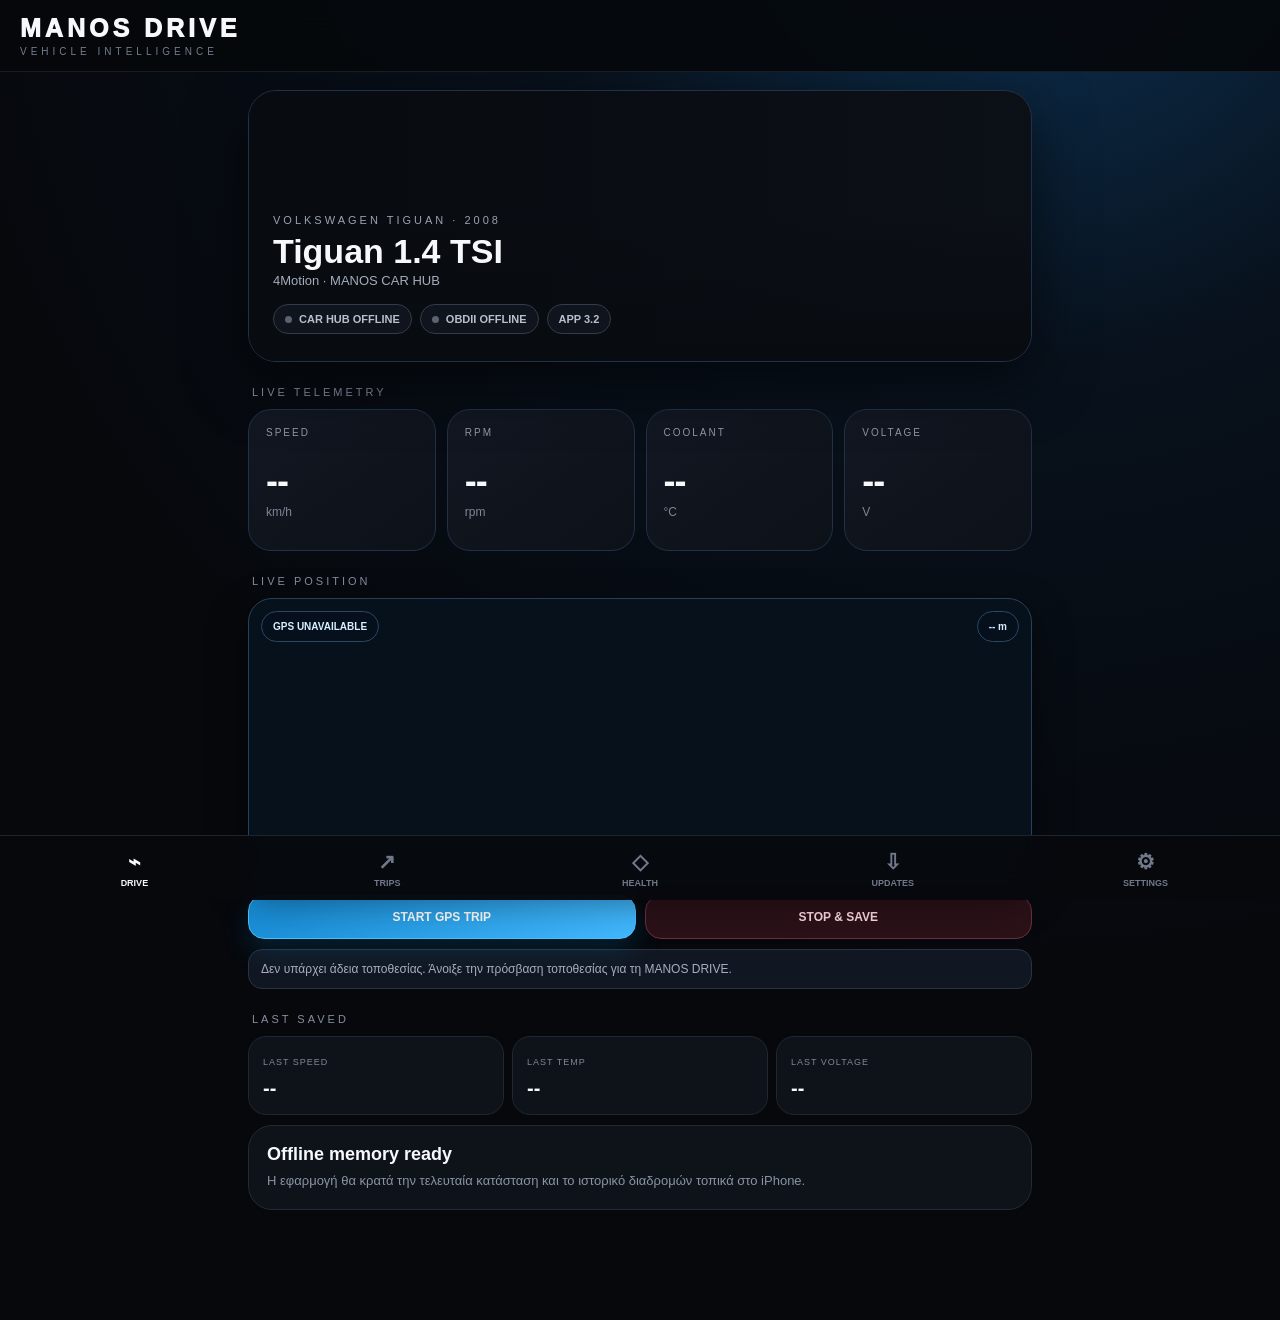
==== commit a26c8781: "MANOS DRIVE 3.2 import detailed Car Hub telemetry with timeline and graph" ====
--- a/index.html
+++ b/index.html
@@ -56,7 +56,7 @@
       <div class="chips">
         <span class="chip" id="hubChip"><i class="dot"></i>CAR HUB OFFLINE</span>
         <span class="chip" id="obdChip"><i class="dot"></i>OBDII OFFLINE</span>
-        <span class="chip">APP 3.1</span>
+        <span class="chip">APP 3.2</span>
       </div>
     </div>
   </div>
@@ -97,7 +97,9 @@
     <div class="mini"><span>Drive time</span><b id="totalTime">0m</b></div>
   </div>
   <div class="panel"><h3>Saved trips</h3><div id="tripList" class="muted">Δεν υπάρχουν αποθηκευμένες διαδρομές ακόμα.</div></div>
-  <div class="actions" style="margin-top:10px"><button class="btn" onclick="openLatestMap()">OPEN LATEST IN GOOGLE MAPS</button><button class="btn" onclick="shareLatest()">SHARE LATEST TRIP</button></div>
+  <div class="actions" style="margin-top:10px"><button class="btn blue" onclick="$('syncFile').click()">IMPORT CAR HUB BACKUP</button><button class="btn" onclick="openLatestMap()">OPEN LATEST IN GOOGLE MAPS</button><button class="btn" onclick="shareLatest()">SHARE LATEST TRIP</button></div>
+<input id="syncFile" type="file" accept=".json,application/json" style="display:none" onchange="importHubBackup(this.files[0])">
+<div class="panel" id="tripDetailPanel" style="display:none"><h3>Detailed telemetry</h3><div class="muted" id="tripDetailInfo"></div><canvas id="tripChart" height="180" style="width:100%;margin-top:12px"></canvas><div id="timeline" style="overflow:auto;margin-top:12px"></div></div>
 </section>
 
 <section id="health" class="page">
@@ -138,7 +140,7 @@
 
 <script>
 const HUB='http://192.168.4.1', KEY='manosDriveStateV3', $=id=>document.getElementById(id);
-let store={settings:{fuelprice:'1.80',tempAlert:'105',voltAlert:'11.8',reportEmail:''},lastVehicle:null,trips:[],pending:[],gpsTrack:null};
+let store={settings:{fuelprice:'1.80',tempAlert:'105',voltAlert:'11.8',reportEmail:''},lastVehicle:null,trips:[],pending:[],gpsTrack:null,details:{}};
 let geoWatch=null,lastMapUpdate=0;
 function load(){try{const x=JSON.parse(localStorage.getItem(KEY));if(x)store={...store,...x,settings:{...store.settings,...(x.settings||{})}}}catch(e){};renderLocal()}
 function persist(){localStorage.setItem(KEY,JSON.stringify(store))}
@@ -150,8 +152,11 @@
   renderTrips()
 }
 function healthCheck(v){let m='Οι τελευταίες αποθηκευμένες ενδείξεις είναι εντός των ορίων που έχεις ορίσει.';if(Number(v.coolant)>=Number(store.settings.tempAlert))m='Προσοχή: η τελευταία θερμοκρασία ψυκτικού ήταν πάνω από το όριο.';if(Number(v.voltage)>0&&Number(v.voltage)<=Number(store.settings.voltAlert))m='Προσοχή: η τελευταία τάση ήταν χαμηλή.';$('healthText').textContent=m}
-function renderTrips(){const t=store.trips||[];$('tripCount').textContent=t.length;$('totalKm').textContent=t.reduce((a,x)=>a+Number(x.distance||0),0).toFixed(1)+' km';const mins=Math.round(t.reduce((a,x)=>a+Number(x.durationSec||0),0)/60);$('totalTime').textContent=mins+'m';$('tripList').innerHTML=t.length?t.slice().reverse().map((x,i)=>'<div class="trip"><div class="tripTop"><strong>'+new Date(x.endedAt||x.savedAt||Date.now()).toLocaleString('el-GR')+'</strong><small>'+Number(x.distance||0).toFixed(1)+' km</small></div><div class="muted">'+(x.source==='gps'?'GPS route · ':'')+'Max '+Math.round(x.maxSpeed||0)+' km/h · Avg '+Math.round(x.avgSpeed||0)+' km/h · Temp '+Math.round(x.maxCoolant||0)+'°C</div>'+(x.points&&x.points.length?'<button class="btn" style="margin-top:9px" onclick="openTripMap(store.trips['+(t.length-1-i)+'])">MAP</button>':'')+'</div>').join(''):'Δεν υπάρχουν αποθηκευμένες διαδρομές ακόμα.'}
-
+function renderTrips(){const t=store.trips||[];$('tripCount').textContent=t.length;$('totalKm').textContent=t.reduce((a,x)=>a+Number(x.distance||0),0).toFixed(1)+' km';const mins=Math.round(t.reduce((a,x)=>a+Number(x.durationSec||0),0)/60);$('totalTime').textContent=mins+'m';$('tripList').innerHTML=t.length?t.slice().reverse().map((x,i)=>{const idx=t.length-1-i,d=store.details&&store.details[String(x.id)];return '<div class="trip"><div class="tripTop"><strong>Trip '+(x.id||idx+1)+' · '+new Date(x.endedAt||x.savedAt||Date.now()).toLocaleString('el-GR')+'</strong><small>'+Number(x.distance||0).toFixed(1)+' km</small></div><div class="muted">Max '+Math.round(x.maxSpeed||0)+' km/h · Avg '+Math.round(x.avgSpeed||0)+' km/h · Max RPM '+Math.round(x.maxRpm||0)+' · Temp '+Math.round(x.maxCoolant||0)+'°C · Load '+Math.round(x.maxLoad||0)+'% · Throttle '+Math.round(x.maxThrottle||0)+'%</div>'+(d?'<button class="btn blue" style="margin-top:9px" onclick="showTripDetail(\''+String(x.id)+'\')">DETAILS & GRAPH</button> ':'')+(x.points&&x.points.length?'<button class="btn" style="margin-top:9px" onclick="openTripMap(store.trips['+idx+'])">MAP</button>':'')+'</div>'}).join(''):'Δεν υπάρχουν αποθηκευμένες διαδρομές ακόμα.'}
+
+async function importHubBackup(file){if(!file)return;try{const data=JSON.parse(await file.text());const trips=Array.isArray(data)?data:(data.trips||[]);const byId=new Map((store.trips||[]).filter(x=>x.id!==undefined).map(x=>[String(x.id),x]));for(const t of trips){if(t.id!==undefined)byId.set(String(t.id),{...(byId.get(String(t.id))||{}),...t,syncedAt:Date.now()})}const gps=(store.trips||[]).filter(x=>x.source==='gps'&&x.id===undefined);store.trips=[...gps,...byId.values()];store.details=store.details||{};if(data.latestDetail&&data.latestDetail.tripId&&Array.isArray(data.latestDetail.samples)){store.details[String(data.latestDetail.tripId)]=data.latestDetail}persist();renderTrips();$('memoryTitle').textContent='Car Hub sync complete';$('memoryInfo').textContent='Εισήχθησαν '+trips.length+' trips. Το αναλυτικό timeline αποθηκεύτηκε στο iPhone.'}catch(e){$('memoryTitle').textContent='Import failed';$('memoryInfo').textContent='Το αρχείο δεν είναι έγκυρο MANOS DRIVE backup.'}}
+function showTripDetail(id){const d=store.details&&store.details[String(id)];if(!d||!d.samples)return;const p=$('tripDetailPanel');p.style.display='block';const a=d.samples;$('tripDetailInfo').textContent=a.length+' telemetry samples · περίπου κάθε '+(d.intervalSec||15)+' sec · Trip '+id;$('timeline').innerHTML='<table style="width:100%;font-size:11px;border-collapse:collapse"><tr><th>Time</th><th>km/h</th><th>RPM</th><th>°C</th><th>V</th><th>Load</th><th>Throttle</th><th>Intake</th><th>MAP</th><th>MAF</th><th>Fuel</th><th>Timing</th></tr>'+a.map(s=>'<tr><td>'+Math.floor(s.t/60)+':'+String(s.t%60).padStart(2,'0')+'</td><td>'+s.speed+'</td><td>'+s.rpm+'</td><td>'+s.coolant+'</td><td>'+s.voltage+'</td><td>'+s.load+'%</td><td>'+s.throttle+'%</td><td>'+s.intake+'°</td><td>'+s.map+'</td><td>'+s.maf+'</td><td>'+s.fuel+'%</td><td>'+s.timing+'°</td></tr>').join('')+'</table>';drawTripChart(a);p.scrollIntoView({behavior:'smooth'})}
+function drawTripChart(a){const cv=$('tripChart'),dpr=window.devicePixelRatio||1,w=Math.max(300,cv.clientWidth),h=180;cv.width=w*dpr;cv.height=h*dpr;const x=cv.getContext('2d');x.scale(dpr,dpr);x.clearRect(0,0,w,h);x.strokeStyle='#26384d';x.lineWidth=1;for(let y=20;y<h;y+=40){x.beginPath();x.moveTo(0,y);x.lineTo(w,y);x.stroke()}const series=[['speed',220],['coolant',130],['rpm',7000]];const cols=['#35a7ff','#ff6b78','#7fe0b8'];series.forEach((q,qi)=>{x.strokeStyle=cols[qi];x.lineWidth=2;x.beginPath();a.forEach((s,i)=>{const px=i/Math.max(1,a.length-1)*(w-8)+4,py=h-8-(Number(s[q[0]])/q[1])*(h-20);if(i===0)x.moveTo(px,py);else x.lineTo(px,py)});x.stroke()});x.font='11px -apple-system';x.fillStyle='#35a7ff';x.fillText('Speed',8,14);x.fillStyle='#ff6b78';x.fillText('Coolant',55,14);x.fillStyle='#7fe0b8';x.fillText('RPM',112,14)}
 function haversine(a,b){const R=6371,toRad=x=>x*Math.PI/180,dLat=toRad(b.lat-a.lat),dLon=toRad(b.lng-a.lng),la1=toRad(a.lat),la2=toRad(b.lat);const q=Math.sin(dLat/2)**2+Math.cos(la1)*Math.cos(la2)*Math.sin(dLon/2)**2;return 2*R*Math.asin(Math.sqrt(q))}
 function updateMap(lat,lng,acc){
   const now=Date.now(); if(now-lastMapUpdate<7000)return; lastMapUpdate=now;
